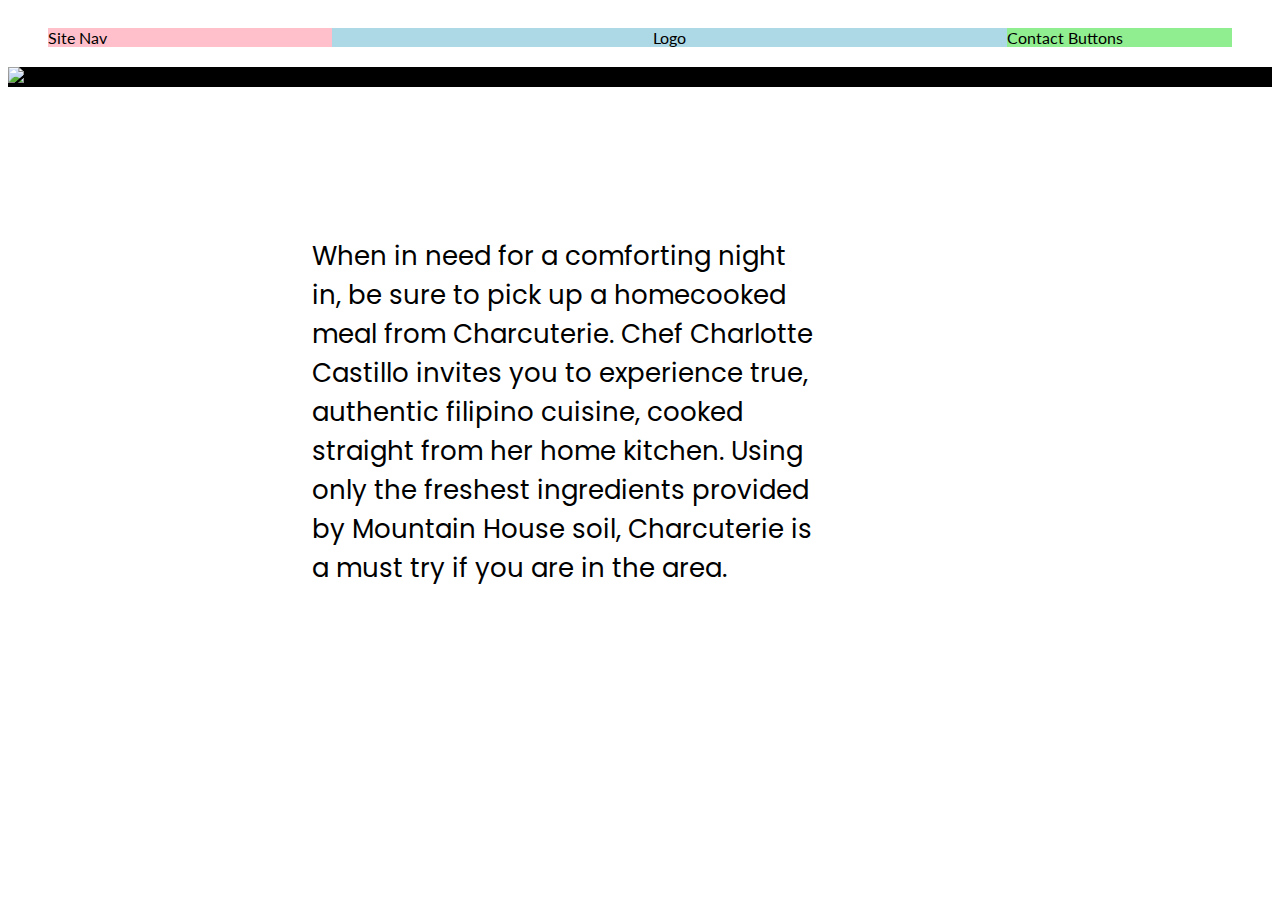
==== html/index.html @ 39e41681 "loga => logo" ====
<!DOCTYPE html><html><head><title>Charcuterie</title><link rel="stylesheet" href=".././styles/stylesheet.min.css"><!--FONTS--><link href="http://fonts.googleapis.com/css?family=Lato&amp;subset=latin,latin-ext" rel="stylesheet" type="text/css"><link rel="preconnect" href="https://fonts.gstatic.com"><link href="https://fonts.googleapis.com/css2?family=Poppins:wght@300&amp;display=swap" rel="stylesheet"></head><body><div class="wrapper"><div class="container"><!-- HEADER NAV START--><header class="main-header"><nav class="navbar"><div class="nav-container"><div class="site-nav">Site Nav</div><div class="logo-nav">Logo</div><div class="contact-nav">Contact Buttons</div></div></nav></header><!-- END HEADER NAV--><!-- FULL WIDTH HERO IMAGE--><div class="main-content-wrapper"><div class="hero-image-container"><img class="hero-image" src="https://i0.wp.com/www.astigvegan.com/wp-content/uploads/2013/08/adobo-tempeh-fancy-plating-1.jpg" width="100%"></div></div><!-- END HERO IMAGE--><!-- ABOUT SECTION--><div class="about-wrapper"><div class="about-content-container">When in need for a comforting night in, be sure to pick up a homecooked meal from Charcuterie. Chef Charlotte Castillo invites you to experience true, authentic filipino cuisine, cooked straight from her home kitchen. Using only the freshest ingredients provided by Mountain House soil, Charcuterie is a must try if you are in the area.</div></div></div></div></body></html>
---- styles/stylesheet.min.css ----
.nav-container{display:flex;flex-direction:row;justify-content:space-between;padding:20px 40px;font-family:Lato}.site-nav{flex-grow:1;background-color:pink}.logo-nav{flex:3;background-color:lightblue;text-align:center}.contact-nav{flex:1;background-color:lightgreen}.about-wrapper{margin:0px;padding:0px}.hero-image-container{background-color:black;margin:0px;padding:0px}@media screen and (max-width: 780px){.about-content-container{width:70%;padding:40px 80px 40px 40px}}@media screen and (max-width: 600px){.about-content-container{width:100%;padding:20px}}@media screen and (min-width: 780px){.about-content-container{width:40%;padding:150px 200px 150px 50px;font-size:26px}}.about-wrapper{font-family:'Poppins', sans-serif;font-size:26px}.about-wrapper{width:100%;background-color:white;display:flex;justify-content:center}
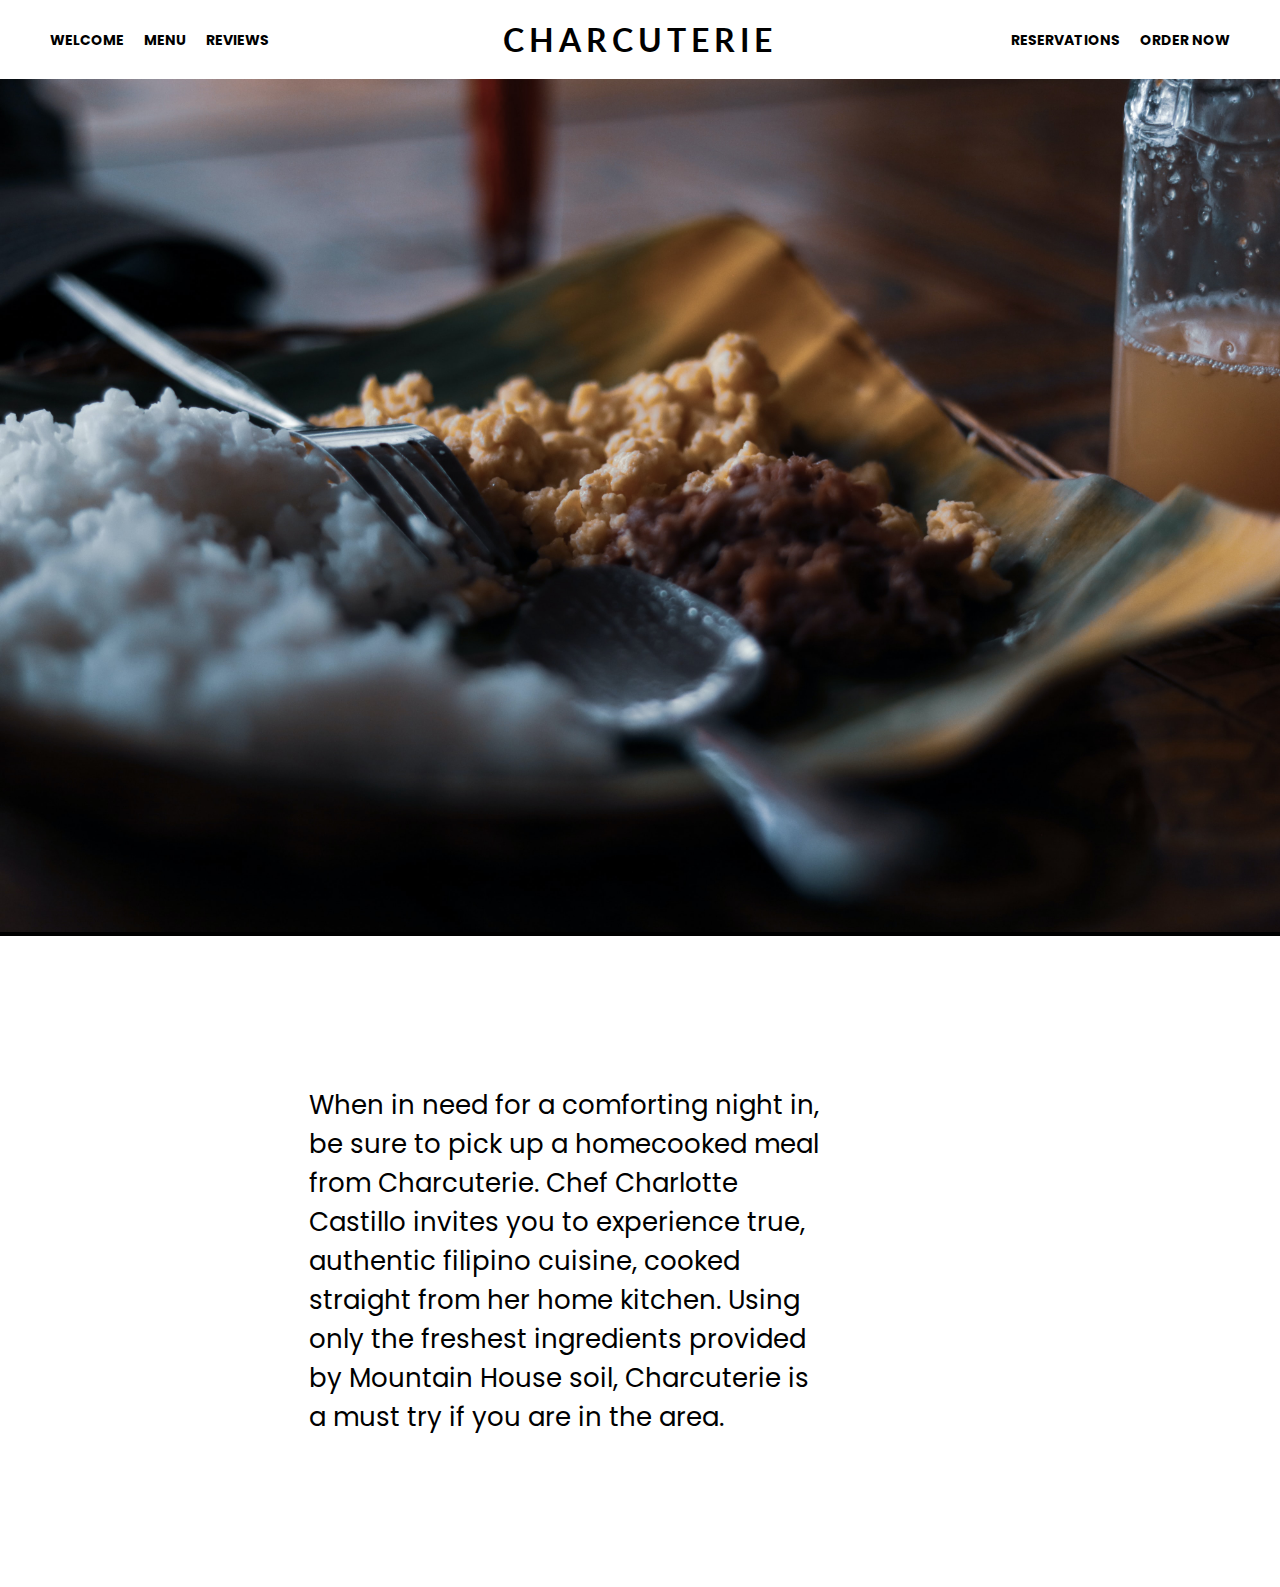
==== commit 7b1f9f68: "Added NavBar" ====
--- a/html/index.html
+++ b/html/index.html
@@ -1 +1,45 @@
-<!DOCTYPE html><html><head><title>Charcuterie</title><link rel="stylesheet" href=".././styles/stylesheet.min.css"><!--FONTS--><link href="http://fonts.googleapis.com/css?family=Lato&amp;subset=latin,latin-ext" rel="stylesheet" type="text/css"><link rel="preconnect" href="https://fonts.gstatic.com"><link href="https://fonts.googleapis.com/css2?family=Poppins:wght@300&amp;display=swap" rel="stylesheet"></head><body><div class="wrapper"><div class="container"><!-- HEADER NAV START--><header class="main-header"><nav class="navbar"><div class="nav-container"><div class="site-nav">Site Nav</div><div class="logo-nav">Logo</div><div class="contact-nav">Contact Buttons</div></div></nav></header><!-- END HEADER NAV--><!-- FULL WIDTH HERO IMAGE--><div class="main-content-wrapper"><div class="hero-image-container"><img class="hero-image" src="https://i0.wp.com/www.astigvegan.com/wp-content/uploads/2013/08/adobo-tempeh-fancy-plating-1.jpg" width="100%"></div></div><!-- END HERO IMAGE--><!-- ABOUT SECTION--><div class="about-wrapper"><div class="about-content-container">When in need for a comforting night in, be sure to pick up a homecooked meal from Charcuterie. Chef Charlotte Castillo invites you to experience true, authentic filipino cuisine, cooked straight from her home kitchen. Using only the freshest ingredients provided by Mountain House soil, Charcuterie is a must try if you are in the area.</div></div></div></div></body></html>+<!DOCTYPE html>
+<html>
+  <head>
+    <title>Charcuterie</title>
+    <script type="text/javascript" src=".././script.js"></script>
+    <link rel="stylesheet" href=".././styles/stylesheet.min.css">
+    <!--FONTS-->
+    <link href="http://fonts.googleapis.com/css?family=Lato&amp;subset=latin,latin-ext" rel="stylesheet" type="text/css">
+    <link rel="preconnect" href="https://fonts.gstatic.com">
+    <link href="https://fonts.googleapis.com/css2?family=Poppins:wght@300&amp;display=swap" rel="stylesheet">
+  </head>
+  <body>
+    <div class="wrapper">
+      <div class="container">
+        <!-- HEADER NAV START-->
+        <header class="main-header">
+          <nav class="navbar">
+            <div class="hidden-logo">
+              <h1>CHARCUTERIE</h1><a class="icon" href="javascript:void(0);" onClick="myFunction()">&#9776;</a>
+            </div>
+            <div class="nav-container">
+              <div class="buttons"><a class="navButton" href="#">WELCOME</a><a class="navButton" href="#">MENU</a><a class="navButton" href="#">REVIEWS</a>
+              </div>
+              <div class="logo-nav">
+                <h1>CHARCUTERIE</h1>
+              </div>
+              <div class="buttons"><a class="navButton" href="#">RESERVATIONS</a><a class="navButton" href="#">ORDER NOW</a>
+              </div>
+            </div>
+          </nav>
+        </header>
+        <!-- END HEADER NAV-->
+        <!-- FULL WIDTH HERO IMAGE-->
+        <div class="main-content-wrapper">
+          <div class="hero-image-container"><img class="hero-image" src="../fork-spoon-food.jpg" width="100%"></div>
+        </div>
+        <!-- END HERO IMAGE-->
+        <!-- ABOUT SECTION-->
+        <div class="about-wrapper">
+          <div class="about-content-container">When in need for a comforting night in, be sure to pick up a homecooked meal from Charcuterie. Chef Charlotte Castillo invites you to experience true, authentic filipino cuisine, cooked straight from her home kitchen. Using only the freshest ingredients provided by Mountain House soil, Charcuterie is a must try if you are in the area.</div>
+        </div>
+      </div>
+    </div>
+  </body>
+</html>--- a/styles/stylesheet.min.css
+++ b/styles/stylesheet.min.css
@@ -1 +1 @@
-.nav-container{display:flex;flex-direction:row;justify-content:space-between;padding:20px 40px;font-family:Lato}.site-nav{flex-grow:1;background-color:pink}.logo-nav{flex:3;background-color:lightblue;text-align:center}.contact-nav{flex:1;background-color:lightgreen}.about-wrapper{margin:0px;padding:0px}.hero-image-container{background-color:black;margin:0px;padding:0px}@media screen and (max-width: 780px){.about-content-container{width:70%;padding:40px 80px 40px 40px}}@media screen and (max-width: 600px){.about-content-container{width:100%;padding:20px}}@media screen and (min-width: 780px){.about-content-container{width:40%;padding:150px 200px 150px 50px;font-size:26px}}.about-wrapper{font-family:'Poppins', sans-serif;font-size:26px}.about-wrapper{width:100%;background-color:white;display:flex;justify-content:center}
+*{margin:0 auto;padding:0}.nav-container{display:flex;flex-direction:row;justify-content:space-between;padding:20px 40px;font-family:Lato;align-items:center}.logo-nav{flex:3;display:flex;flex-direction:row;justify-content:center;letter-spacing:5px}.navButton{font-family:'Poppins', sans-serif;text-decoration:none;font-weight:bolder;font-size:14px;padding:0px 10px;color:inherit}.navButton:hover{color:gray}.icon,.hidden-logo{display:none}.about-wrapper{margin:0px;padding:0px}.hero-image-container{background-color:black;margin:0px;padding:0px}@media screen and (max-width: 780px){.about-content-container{width:70%;padding:40px 80px 40px 40px}.logo-nav,.navButton{display:none}.hidden-logo{display:flex;flex-direction:row;justify-content:space-between;padding:20px 40px;font-family:Lato;align-items:center}.hidden-logo h1{flex:3;display:flex;flex-direction:row;justify-content:center;letter-spacing:5px}.icon{display:block;text-decoration:none;color:inherit;font-size:20px;padding:20px 0px}.icon:hover{color:gray}.buttons.responsive a{float:none;display:block;text-align:left;width:100%;position:relative}}@media screen and (max-width: 600px){.about-content-container{width:100%;padding:20px}}@media screen and (min-width: 780px){.about-content-container{width:40%;padding:150px 200px 150px 50px;font-size:26px}}.about-wrapper{font-family:'Poppins', sans-serif;font-size:26px}.about-wrapper{width:100%;background-color:white;display:flex;justify-content:center}
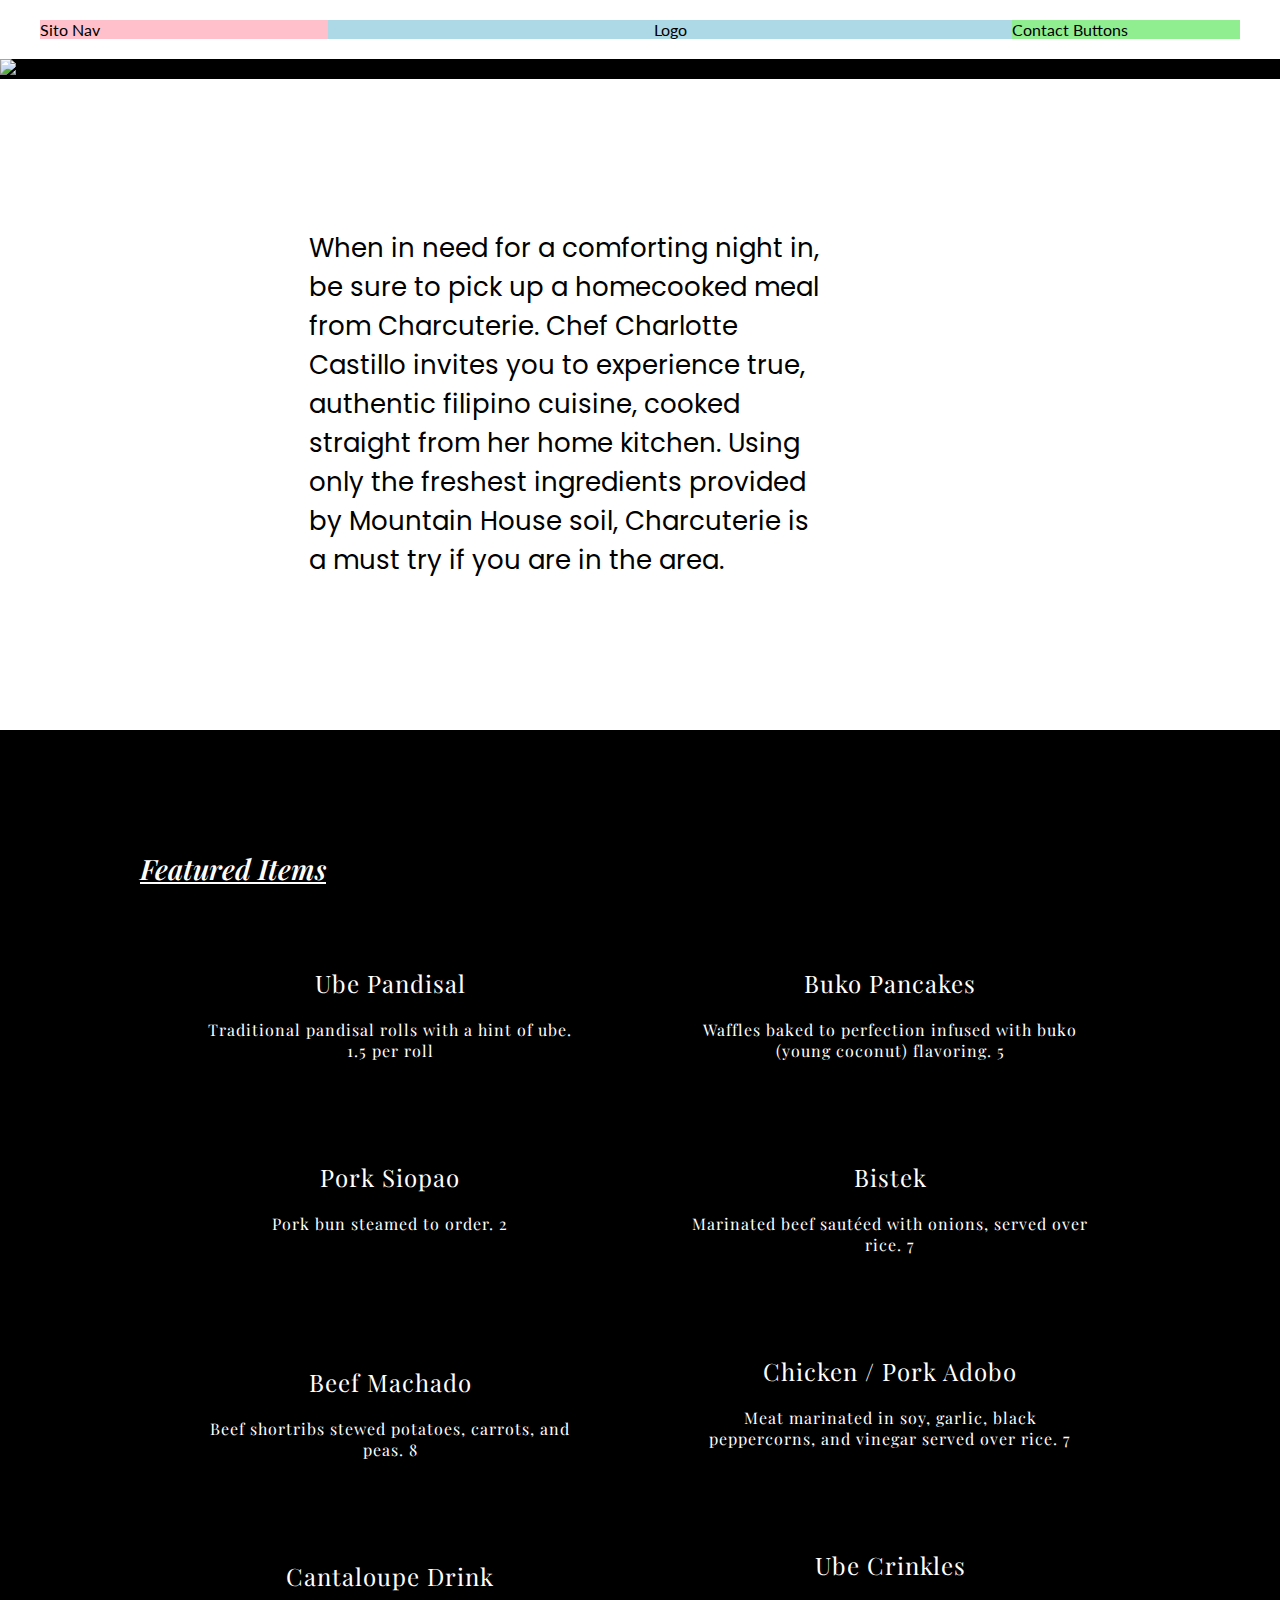
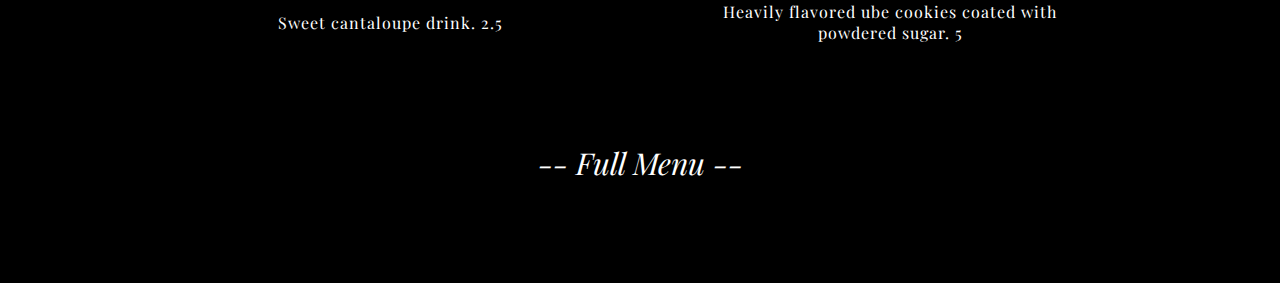
==== commit a7630b04: "adding featured items section and about section" ====
--- a/html/index.html
+++ b/html/index.html
@@ -2,12 +2,13 @@
 <html>
   <head>
     <title>Charcuterie</title>
-    <script type="text/javascript" src=".././script.js"></script>
     <link rel="stylesheet" href=".././styles/stylesheet.min.css">
     <!--FONTS-->
     <link href="http://fonts.googleapis.com/css?family=Lato&amp;subset=latin,latin-ext" rel="stylesheet" type="text/css">
     <link rel="preconnect" href="https://fonts.gstatic.com">
     <link href="https://fonts.googleapis.com/css2?family=Poppins:wght@300&amp;display=swap" rel="stylesheet">
+    <link rel="preconnect" href="https://fonts.gstatic.com">
+    <link href="https://fonts.googleapis.com/css2?family=Playfair+Display:ital,wght@0,500;1,600&amp;family=Poppins:wght@300&amp;display=swap" rel="stylesheet">
   </head>
   <body>
     <div class="wrapper">
@@ -15,30 +16,45 @@
         <!-- HEADER NAV START-->
         <header class="main-header">
           <nav class="navbar">
-            <div class="hidden-logo">
-              <h1>CHARCUTERIE</h1><a class="icon" href="javascript:void(0);" onClick="myFunction()">&#9776;</a>
-            </div>
             <div class="nav-container">
-              <div class="buttons"><a class="navButton" href="#">WELCOME</a><a class="navButton" href="#">MENU</a><a class="navButton" href="#">REVIEWS</a>
-              </div>
-              <div class="logo-nav">
-                <h1>CHARCUTERIE</h1>
-              </div>
-              <div class="buttons"><a class="navButton" href="#">RESERVATIONS</a><a class="navButton" href="#">ORDER NOW</a>
-              </div>
+              <div class="site-nav">Sito Nav</div>
+              <div class="logo-nav">Logo</div>
+              <div class="contact-nav">Contact Buttons</div>
             </div>
           </nav>
         </header>
         <!-- END HEADER NAV-->
         <!-- FULL WIDTH HERO IMAGE-->
         <div class="main-content-wrapper">
-          <div class="hero-image-container"><img class="hero-image" src="../fork-spoon-food.jpg" width="100%"></div>
+          <div class="hero-image-container"><img class="hero-image" src="https://images.unsplash.com/photo-1562748762-77b7c4633c83?ixid=MXwxMjA3fDB8MHxwaG90by1wYWdlfHx8fGVufDB8fHw%3D&amp;ixlib=rb-1.2.1&amp;auto=format&amp;fit=crop&amp;w=1050&amp;q=80" width="100%"></div>
         </div>
         <!-- END HERO IMAGE-->
         <!-- ABOUT SECTION-->
         <div class="about-wrapper">
           <div class="about-content-container">When in need for a comforting night in, be sure to pick up a homecooked meal from Charcuterie. Chef Charlotte Castillo invites you to experience true, authentic filipino cuisine, cooked straight from her home kitchen. Using only the freshest ingredients provided by Mountain House soil, Charcuterie is a must try if you are in the area.</div>
         </div>
+        <!--END ABOUT SECTION-->
+        <!-- FEATURED ITEMS SECTION-->
+        <div class="featured-wrapper">
+          <div class="featured-content-container">
+            <div class="side-tag"><i>Featured Items </i></div>
+            <div class="column-container">
+              <div class="featured-column">
+                <div class="featured-node">Ube Pandisal<span class="featured-description">Traditional pandisal rolls with a hint of ube. <br>1.5 per roll</span></div>
+                <div class="featured-node">Pork Siopao<span class="featured-description">Pork bun steamed to order. 2</span><br></div>
+                <div class="featured-node">Beef Machado<span class="featured-description">Beef shortribs stewed potatoes, carrots, and peas. 8</span></div>
+                <div class="featured-node">Cantaloupe Drink<span class="featured-description">Sweet cantaloupe drink. 2.5</span></div>
+              </div>
+              <div class="featured-column">
+                <div class="featured-node">Buko Pancakes<span class="featured-description">Waffles baked to perfection infused with buko (young coconut) flavoring. 5</span></div>
+                <div class="featured-node">Bistek<span class="featured-description">Marinated beef sautéed with onions, served over rice. 7</span></div>
+                <div class="featured-node">Chicken / Pork Adobo<span class="featured-description">Meat marinated in soy, garlic, black peppercorns, and vinegar served over rice. 7</span></div>
+                <div class="featured-node">Ube Crinkles<span class="featured-description">Heavily flavored ube cookies coated with powdered sugar. 5</span></div>
+              </div>
+            </div>
+            <div class="menu-cta"><a href="https://www.google.com" style="text-decoration: none;"><i>-- Full Menu --</i></a></div>
+          </div>
+        </div>
       </div>
     </div>
   </body>
--- a/styles/stylesheet.min.css
+++ b/styles/stylesheet.min.css
@@ -1 +1 @@
-*{margin:0 auto;padding:0}.nav-container{display:flex;flex-direction:row;justify-content:space-between;padding:20px 40px;font-family:Lato;align-items:center}.logo-nav{flex:3;display:flex;flex-direction:row;justify-content:center;letter-spacing:5px}.navButton{font-family:'Poppins', sans-serif;text-decoration:none;font-weight:bolder;font-size:14px;padding:0px 10px;color:inherit}.navButton:hover{color:gray}.icon,.hidden-logo{display:none}.about-wrapper{margin:0px;padding:0px}.hero-image-container{background-color:black;margin:0px;padding:0px}@media screen and (max-width: 780px){.about-content-container{width:70%;padding:40px 80px 40px 40px}.logo-nav,.navButton{display:none}.hidden-logo{display:flex;flex-direction:row;justify-content:space-between;padding:20px 40px;font-family:Lato;align-items:center}.hidden-logo h1{flex:3;display:flex;flex-direction:row;justify-content:center;letter-spacing:5px}.icon{display:block;text-decoration:none;color:inherit;font-size:20px;padding:20px 0px}.icon:hover{color:gray}.buttons.responsive a{float:none;display:block;text-align:left;width:100%;position:relative}}@media screen and (max-width: 600px){.about-content-container{width:100%;padding:20px}}@media screen and (min-width: 780px){.about-content-container{width:40%;padding:150px 200px 150px 50px;font-size:26px}}.about-wrapper{font-family:'Poppins', sans-serif;font-size:26px}.about-wrapper{width:100%;background-color:white;display:flex;justify-content:center}
+*{margin:0;padding:0}.nav-container{display:flex;flex-direction:row;justify-content:space-between;padding:20px 40px;font-family:Lato}.site-nav{flex-grow:1;background-color:pink}.logo-nav{flex:3;background-color:lightblue;text-align:center}.contact-nav{flex:1;background-color:lightgreen}.about-wrapper{margin:0px;padding:0px}.hero-image-container{background-color:black;margin:0px;padding:0px}@media screen and (max-width: 780px){.about-content-container{width:70%;padding:40px 80px 40px 40px}}@media screen and (max-width: 600px){.about-content-container{width:100%;padding:20px}}@media screen and (min-width: 780px){.about-content-container{width:40%;padding:150px 200px 150px 50px;font-size:26px}}.about-wrapper{font-family:'Poppins', sans-serif;font-size:26px}.about-wrapper{width:100%;background-color:white;display:flex;justify-content:center}.featured-wrapper{background-color:black;width:100%;display:flex;justify-content:center;font-family:'Playfair Display', serif;color:white;padding-bottom:100px}.featured-content-container{display:flex;width:1000px;display:block}.featured-content-container .side-tag{text-decoration:underline;padding-top:120px;padding-bottom:80px;font-size:28px;font-weight:600}.featured-content-container .column-container{display:flex}.featured-column{flex-direction:column;text-align:center;flex:1;padding:0px 50px}.featured-node{font-size:24px;letter-spacing:1px;margin-bottom:100px}.menu-cta{font-size:30px;text-align:center}.menu-cta i{color:white;text-decoration:none}.menu-cta i:hover{color:blue;text-decoration:underline}.featured-description{font-size:16px;display:block;margin-top:20px}
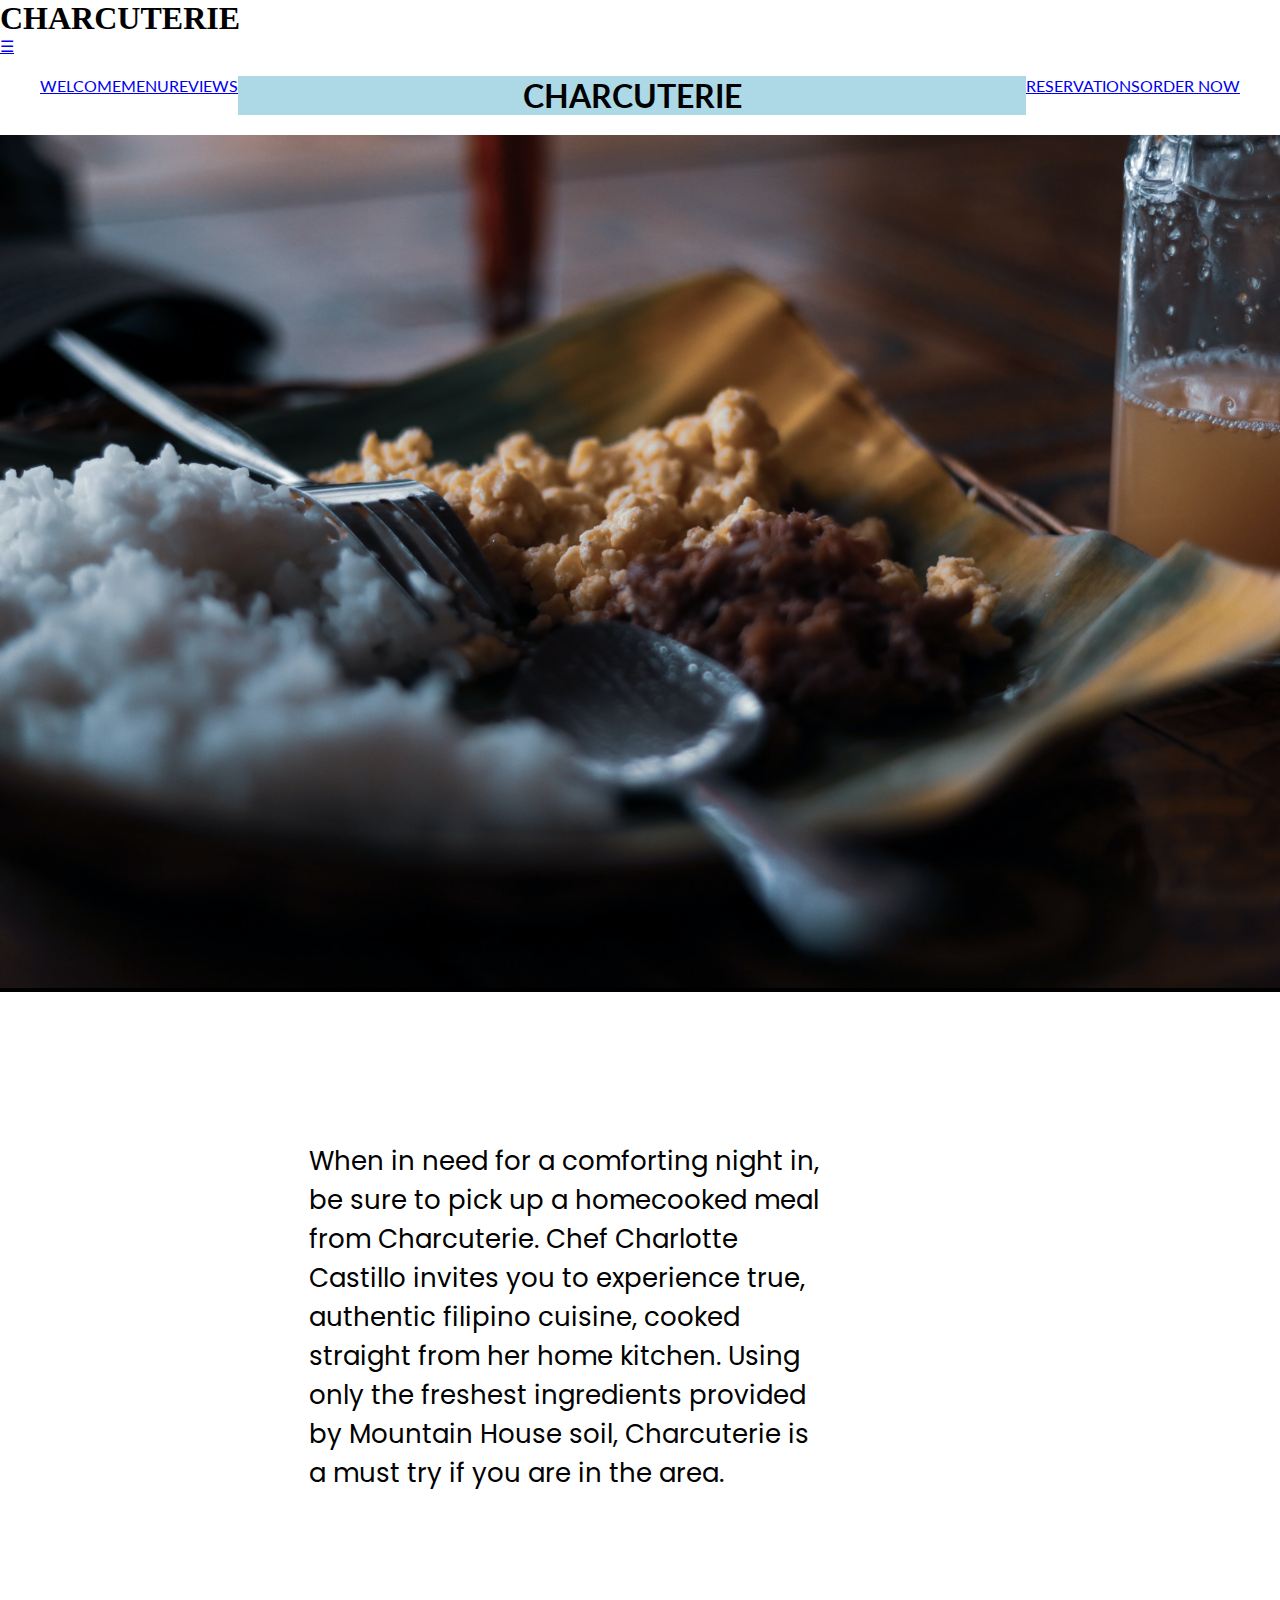
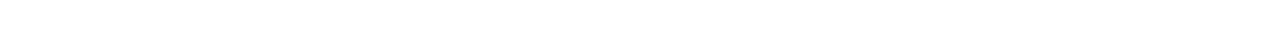
==== commit a652e350: "about and featured changes not ready to be pushed" ====
--- a/html/index.html
+++ b/html/index.html
@@ -2,13 +2,12 @@
 <html>
   <head>
     <title>Charcuterie</title>
+    <script type="text/javascript" src=".././script.js"></script>
     <link rel="stylesheet" href=".././styles/stylesheet.min.css">
     <!--FONTS-->
     <link href="http://fonts.googleapis.com/css?family=Lato&amp;subset=latin,latin-ext" rel="stylesheet" type="text/css">
     <link rel="preconnect" href="https://fonts.gstatic.com">
     <link href="https://fonts.googleapis.com/css2?family=Poppins:wght@300&amp;display=swap" rel="stylesheet">
-    <link rel="preconnect" href="https://fonts.gstatic.com">
-    <link href="https://fonts.googleapis.com/css2?family=Playfair+Display:ital,wght@0,500;1,600&amp;family=Poppins:wght@300&amp;display=swap" rel="stylesheet">
   </head>
   <body>
     <div class="wrapper">
@@ -16,45 +15,30 @@
         <!-- HEADER NAV START-->
         <header class="main-header">
           <nav class="navbar">
+            <div class="hidden-logo">
+              <h1>CHARCUTERIE</h1><a class="icon" href="javascript:void(0);" onClick="myFunction()">&#9776;</a>
+            </div>
             <div class="nav-container">
-              <div class="site-nav">Sito Nav</div>
-              <div class="logo-nav">Logo</div>
-              <div class="contact-nav">Contact Buttons</div>
+              <div class="buttons"><a class="navButton" href="#">WELCOME</a><a class="navButton" href="#">MENU</a><a class="navButton" href="#">REVIEWS</a>
+              </div>
+              <div class="logo-nav">
+                <h1>CHARCUTERIE</h1>
+              </div>
+              <div class="buttons"><a class="navButton" href="#">RESERVATIONS</a><a class="navButton" href="#">ORDER NOW</a>
+              </div>
             </div>
           </nav>
         </header>
         <!-- END HEADER NAV-->
         <!-- FULL WIDTH HERO IMAGE-->
         <div class="main-content-wrapper">
-          <div class="hero-image-container"><img class="hero-image" src="https://images.unsplash.com/photo-1562748762-77b7c4633c83?ixid=MXwxMjA3fDB8MHxwaG90by1wYWdlfHx8fGVufDB8fHw%3D&amp;ixlib=rb-1.2.1&amp;auto=format&amp;fit=crop&amp;w=1050&amp;q=80" width="100%"></div>
+          <div class="hero-image-container"><img class="hero-image" src="../fork-spoon-food.jpg" width="100%"></div>
         </div>
         <!-- END HERO IMAGE-->
         <!-- ABOUT SECTION-->
         <div class="about-wrapper">
           <div class="about-content-container">When in need for a comforting night in, be sure to pick up a homecooked meal from Charcuterie. Chef Charlotte Castillo invites you to experience true, authentic filipino cuisine, cooked straight from her home kitchen. Using only the freshest ingredients provided by Mountain House soil, Charcuterie is a must try if you are in the area.</div>
         </div>
-        <!--END ABOUT SECTION-->
-        <!-- FEATURED ITEMS SECTION-->
-        <div class="featured-wrapper">
-          <div class="featured-content-container">
-            <div class="side-tag"><i>Featured Items </i></div>
-            <div class="column-container">
-              <div class="featured-column">
-                <div class="featured-node">Ube Pandisal<span class="featured-description">Traditional pandisal rolls with a hint of ube. <br>1.5 per roll</span></div>
-                <div class="featured-node">Pork Siopao<span class="featured-description">Pork bun steamed to order. 2</span><br></div>
-                <div class="featured-node">Beef Machado<span class="featured-description">Beef shortribs stewed potatoes, carrots, and peas. 8</span></div>
-                <div class="featured-node">Cantaloupe Drink<span class="featured-description">Sweet cantaloupe drink. 2.5</span></div>
-              </div>
-              <div class="featured-column">
-                <div class="featured-node">Buko Pancakes<span class="featured-description">Waffles baked to perfection infused with buko (young coconut) flavoring. 5</span></div>
-                <div class="featured-node">Bistek<span class="featured-description">Marinated beef sautéed with onions, served over rice. 7</span></div>
-                <div class="featured-node">Chicken / Pork Adobo<span class="featured-description">Meat marinated in soy, garlic, black peppercorns, and vinegar served over rice. 7</span></div>
-                <div class="featured-node">Ube Crinkles<span class="featured-description">Heavily flavored ube cookies coated with powdered sugar. 5</span></div>
-              </div>
-            </div>
-            <div class="menu-cta"><a href="https://www.google.com" style="text-decoration: none;"><i>-- Full Menu --</i></a></div>
-          </div>
-        </div>
       </div>
     </div>
   </body>
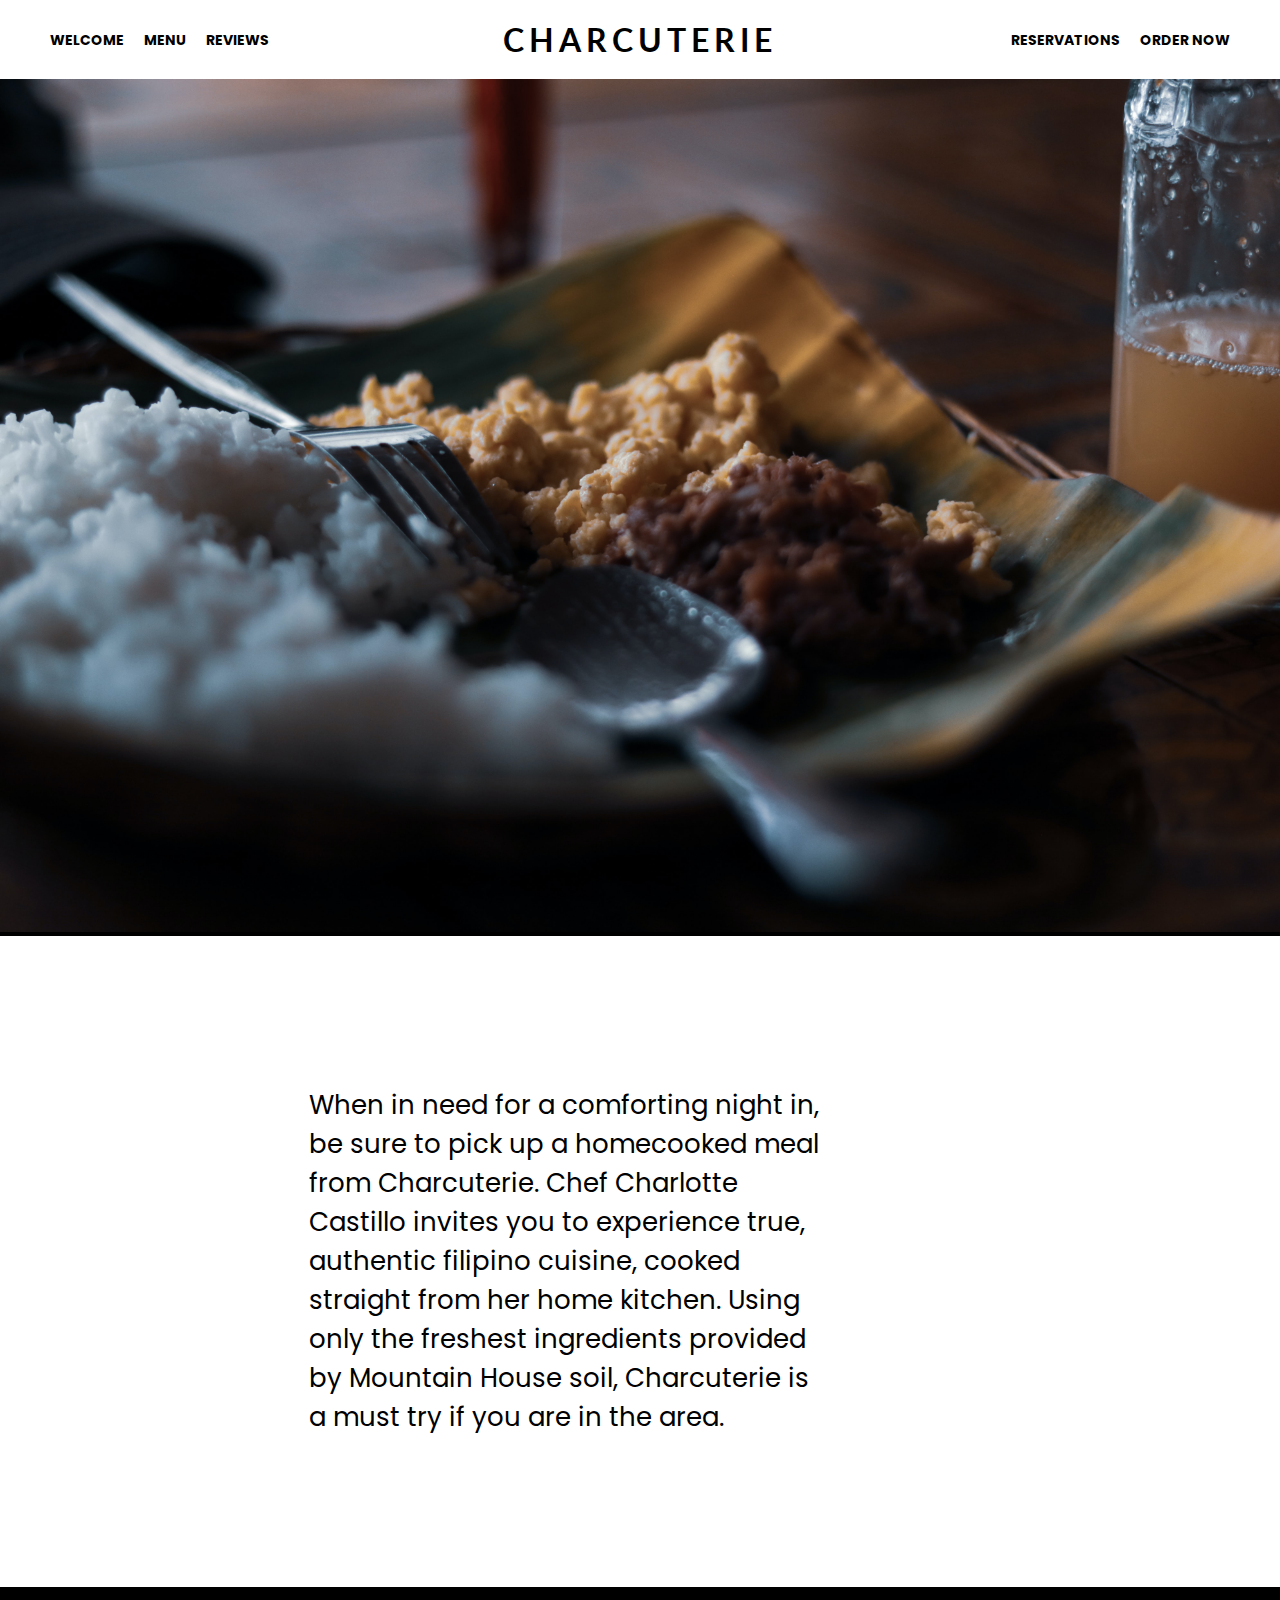
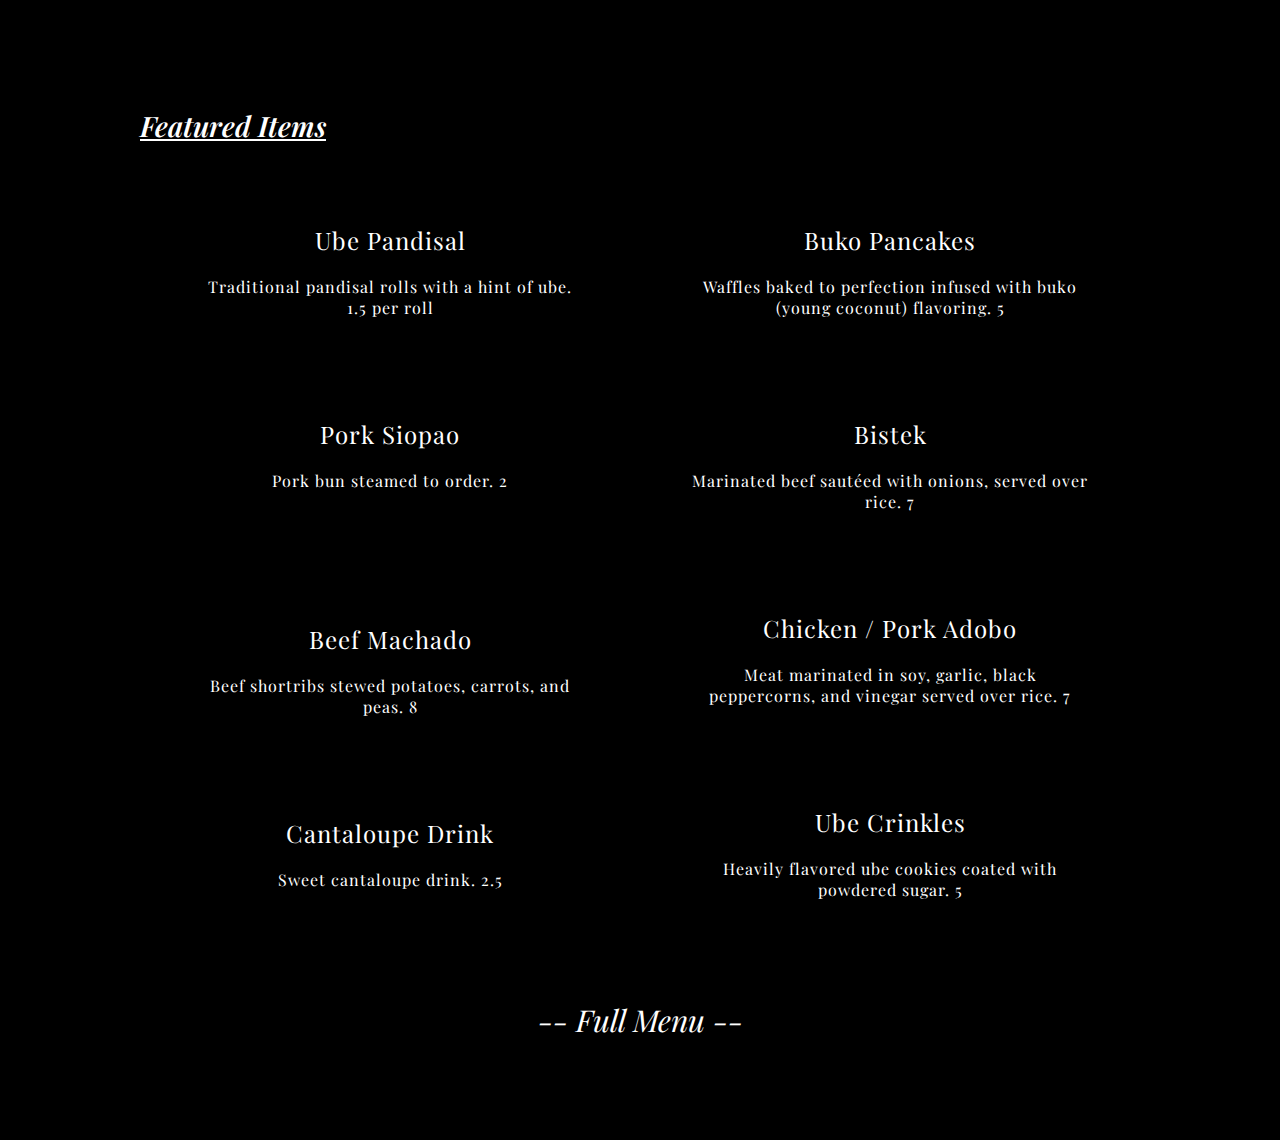
==== commit b8b40d02: "adding featured section / non responsive yet" ====
--- a/html/index.html
+++ b/html/index.html
@@ -8,6 +8,8 @@
     <link href="http://fonts.googleapis.com/css?family=Lato&amp;subset=latin,latin-ext" rel="stylesheet" type="text/css">
     <link rel="preconnect" href="https://fonts.gstatic.com">
     <link href="https://fonts.googleapis.com/css2?family=Poppins:wght@300&amp;display=swap" rel="stylesheet">
+    <link rel="preconnect" href="https://fonts.gstatic.com">
+    <link href="https://fonts.googleapis.com/css2?family=Playfair+Display:ital,wght@0,500;1,600&amp;family=Poppins:wght@300&amp;display=swap" rel="stylesheet">
   </head>
   <body>
     <div class="wrapper">
@@ -39,6 +41,27 @@
         <div class="about-wrapper">
           <div class="about-content-container">When in need for a comforting night in, be sure to pick up a homecooked meal from Charcuterie. Chef Charlotte Castillo invites you to experience true, authentic filipino cuisine, cooked straight from her home kitchen. Using only the freshest ingredients provided by Mountain House soil, Charcuterie is a must try if you are in the area.</div>
         </div>
+        <!-- FEATURED ITEMS SECTION-->
+        <div class="featured-wrapper">
+          <div class="featured-content-container">
+            <div class="side-tag"><i>Featured Items </i></div>
+            <div class="column-container">
+              <div class="featured-column">
+                <div class="featured-node">Ube Pandisal<span class="featured-description">Traditional pandisal rolls with a hint of ube. <br>1.5 per roll</span></div>
+                <div class="featured-node">Pork Siopao<span class="featured-description">Pork bun steamed to order. 2</span><br></div>
+                <div class="featured-node">Beef Machado<span class="featured-description">Beef shortribs stewed potatoes, carrots, and peas. 8</span></div>
+                <div class="featured-node">Cantaloupe Drink<span class="featured-description">Sweet cantaloupe drink. 2.5</span></div>
+              </div>
+              <div class="featured-column">
+                <div class="featured-node">Buko Pancakes<span class="featured-description">Waffles baked to perfection infused with buko (young coconut) flavoring. 5</span></div>
+                <div class="featured-node">Bistek<span class="featured-description">Marinated beef sautéed with onions, served over rice. 7</span></div>
+                <div class="featured-node">Chicken / Pork Adobo<span class="featured-description">Meat marinated in soy, garlic, black peppercorns, and vinegar served over rice. 7</span></div>
+                <div class="featured-node">Ube Crinkles<span class="featured-description">Heavily flavored ube cookies coated with powdered sugar. 5</span></div>
+              </div>
+            </div>
+            <div class="menu-cta"><a href="https://www.google.com" style="text-decoration: none;"><i>-- Full Menu --  </i></a></div>
+          </div>
+        </div>
       </div>
     </div>
   </body>
--- a/styles/stylesheet.min.css
+++ b/styles/stylesheet.min.css
@@ -1 +1 @@
-*{margin:0;padding:0}.nav-container{display:flex;flex-direction:row;justify-content:space-between;padding:20px 40px;font-family:Lato}.site-nav{flex-grow:1;background-color:pink}.logo-nav{flex:3;background-color:lightblue;text-align:center}.contact-nav{flex:1;background-color:lightgreen}.about-wrapper{margin:0px;padding:0px}.hero-image-container{background-color:black;margin:0px;padding:0px}@media screen and (max-width: 780px){.about-content-container{width:70%;padding:40px 80px 40px 40px}}@media screen and (max-width: 600px){.about-content-container{width:100%;padding:20px}}@media screen and (min-width: 780px){.about-content-container{width:40%;padding:150px 200px 150px 50px;font-size:26px}}.about-wrapper{font-family:'Poppins', sans-serif;font-size:26px}.about-wrapper{width:100%;background-color:white;display:flex;justify-content:center}.featured-wrapper{background-color:black;width:100%;display:flex;justify-content:center;font-family:'Playfair Display', serif;color:white;padding-bottom:100px}.featured-content-container{display:flex;width:1000px;display:block}.featured-content-container .side-tag{text-decoration:underline;padding-top:120px;padding-bottom:80px;font-size:28px;font-weight:600}.featured-content-container .column-container{display:flex}.featured-column{flex-direction:column;text-align:center;flex:1;padding:0px 50px}.featured-node{font-size:24px;letter-spacing:1px;margin-bottom:100px}.menu-cta{font-size:30px;text-align:center}.menu-cta i{color:white;text-decoration:none}.menu-cta i:hover{color:blue;text-decoration:underline}.featured-description{font-size:16px;display:block;margin-top:20px}
+*{margin:0 auto;padding:0}.nav-container{display:flex;flex-direction:row;justify-content:space-between;padding:20px 40px;font-family:Lato;align-items:center}.logo-nav{flex:3;display:flex;flex-direction:row;justify-content:center;letter-spacing:5px}.navButton{font-family:'Poppins', sans-serif;text-decoration:none;font-weight:bolder;font-size:14px;padding:0px 10px;color:inherit}.navButton:hover{color:gray}.icon,.hidden-logo{display:none}.about-wrapper{margin:0px;padding:0px}.hero-image-container{background-color:black;margin:0px;padding:0px}@media screen and (max-width: 780px){.about-content-container{width:70%;padding:40px 80px 40px 40px}.logo-nav,.navButton{display:none}.hidden-logo{display:flex;flex-direction:row;justify-content:space-between;padding:20px 40px;font-family:Lato;align-items:center}.hidden-logo h1{flex:3;display:flex;flex-direction:row;justify-content:center;letter-spacing:5px}.icon{display:block;text-decoration:none;color:inherit;font-size:20px;padding:20px 0px}.icon:hover{color:gray}.buttons.responsive a{float:none;display:block;text-align:left;width:100%;position:relative}}@media screen and (max-width: 600px){.about-content-container{width:100%;padding:20px}}@media screen and (min-width: 780px){.about-content-container{width:40%;padding:150px 200px 150px 50px;font-size:26px}}.about-wrapper{font-family:'Poppins', sans-serif;font-size:26px}.about-wrapper{width:100%;background-color:white;display:flex;justify-content:center}.featured-wrapper{background-color:black;width:100%;display:flex;justify-content:center;font-family:'Playfair Display', serif;color:white;padding-bottom:100px}.featured-content-container{display:flex;width:1000px;display:block}.featured-content-container .side-tag{text-decoration:underline;padding-top:120px;padding-bottom:80px;font-size:28px;font-weight:600}.featured-content-container .column-container{display:flex}.featured-column{flex-direction:column;text-align:center;flex:1;padding:0px 50px}.featured-node{font-size:24px;letter-spacing:1px;margin-bottom:100px}.menu-cta{font-size:30px;text-align:center}.menu-cta i{color:white;text-decoration:none}.menu-cta i:hover{color:blue;text-decoration:underline}.featured-description{font-size:16px;display:block;margin-top:20px}
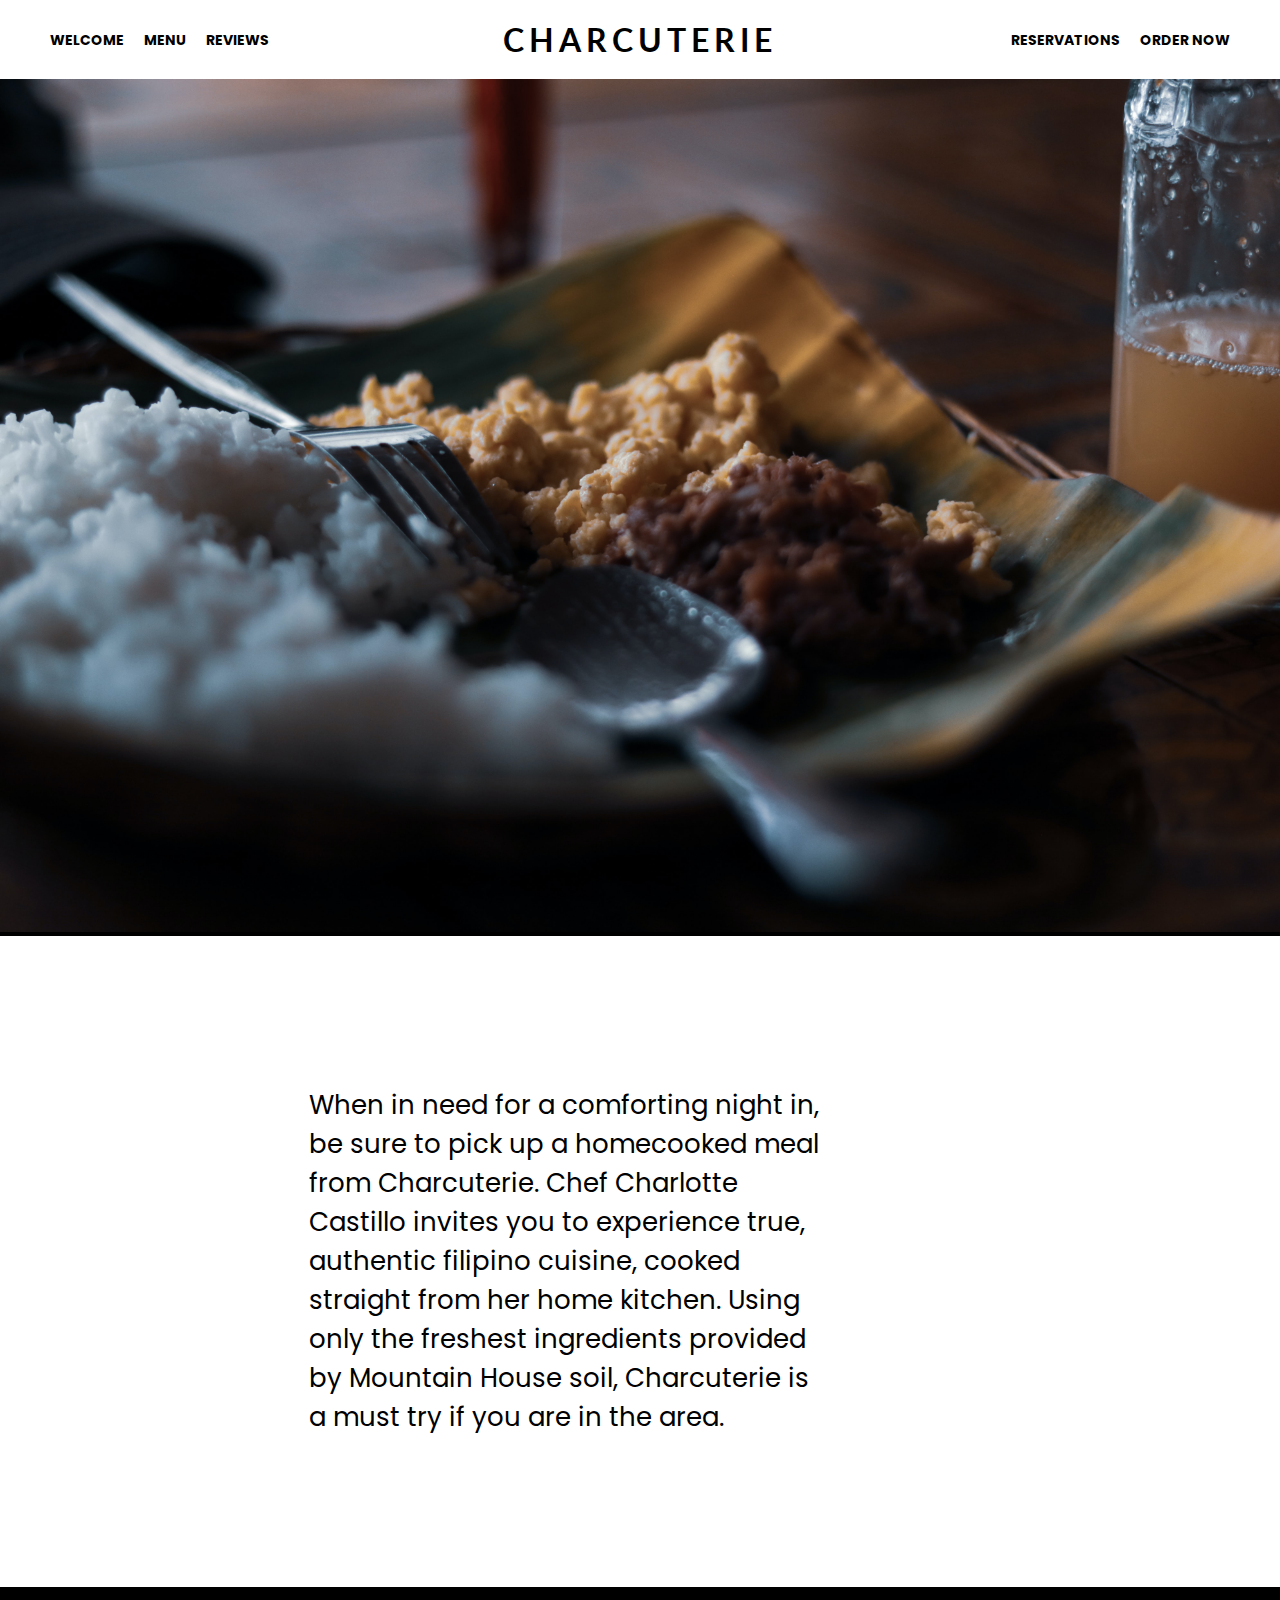
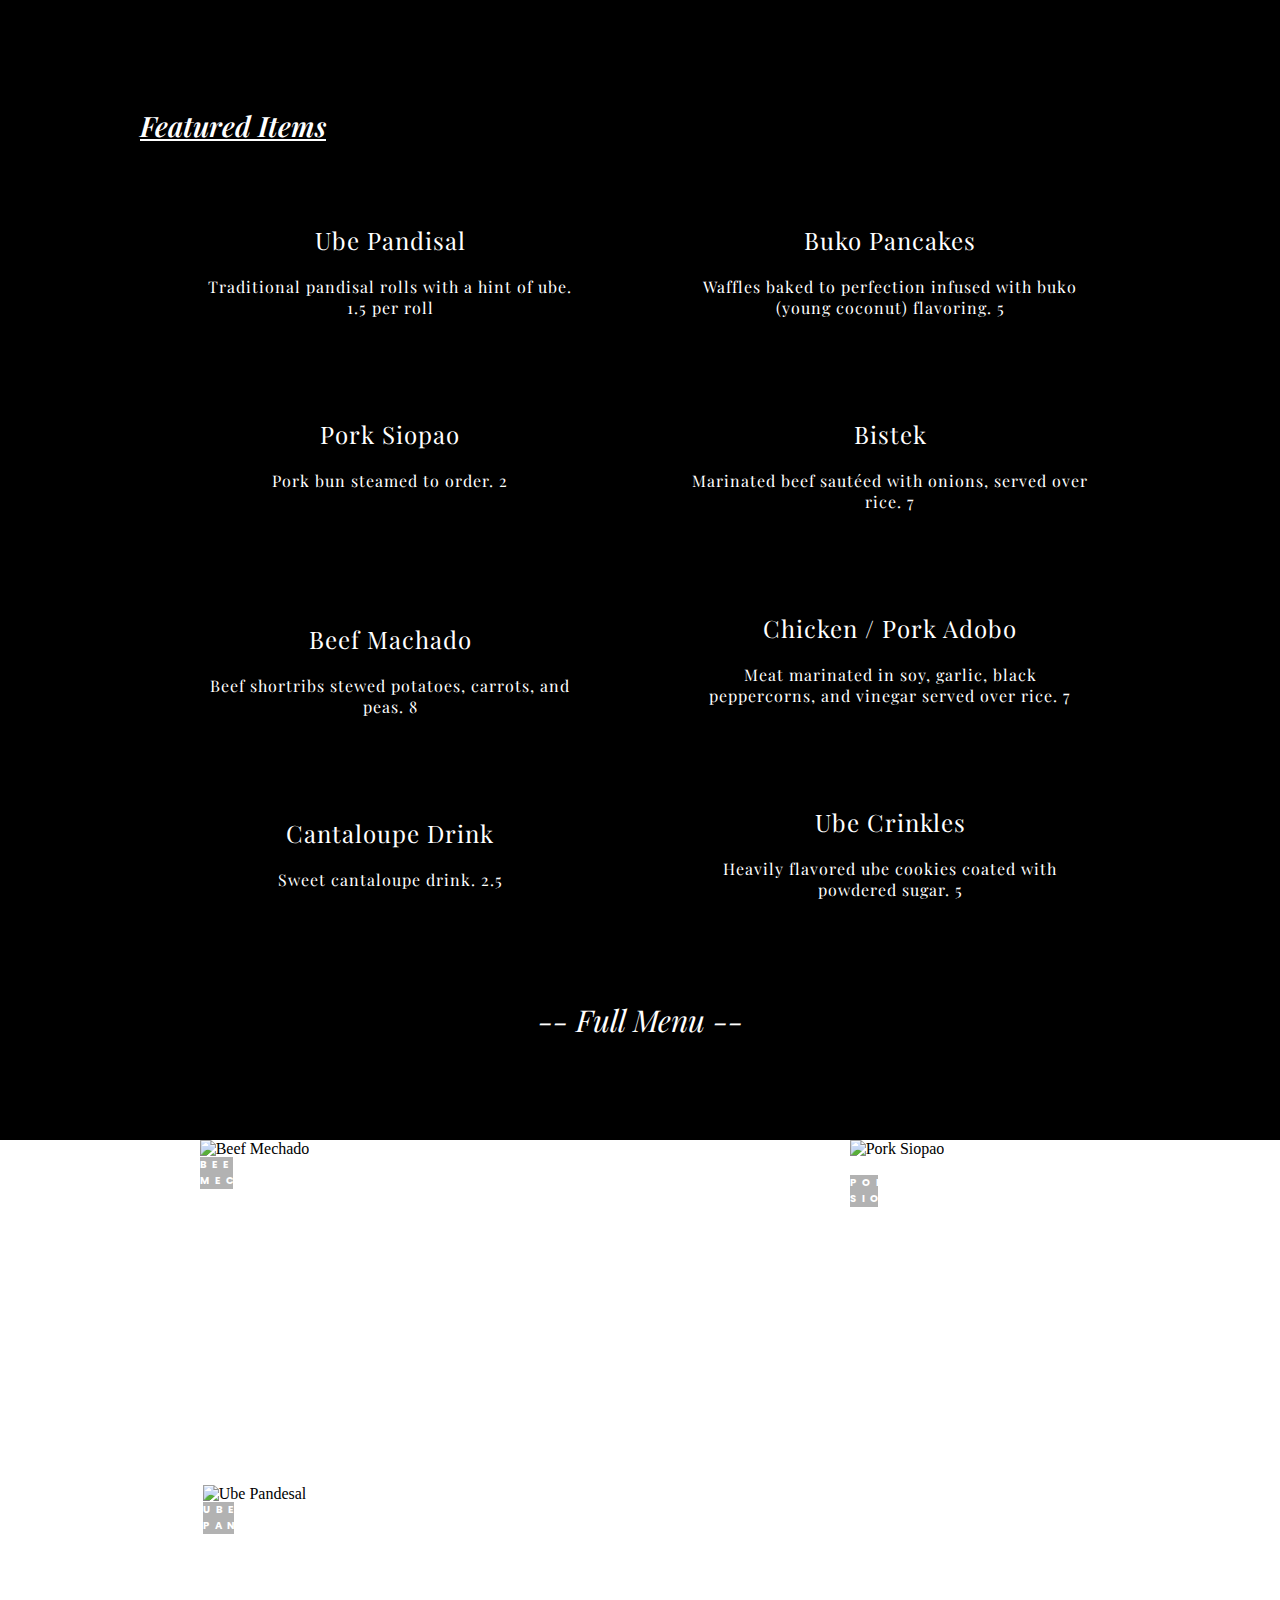
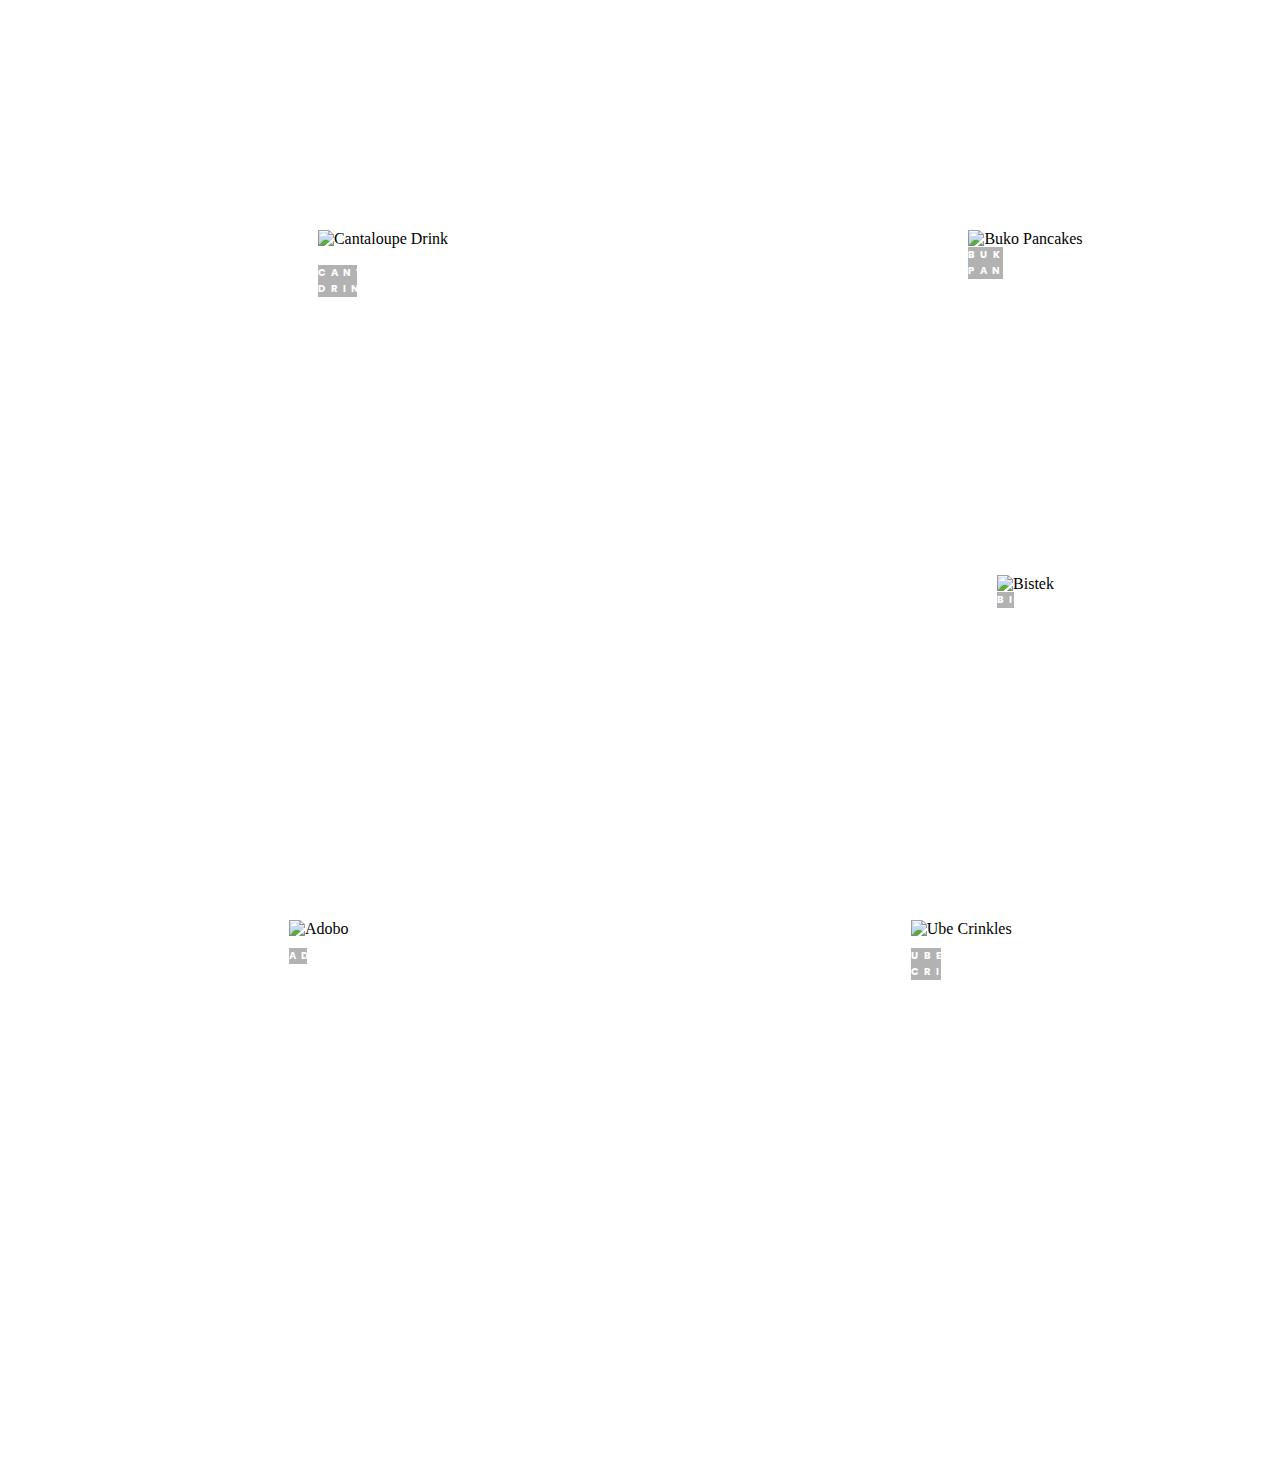
==== commit 8df3efb6: "added gallery to index" ====
--- a/html/index.html
+++ b/html/index.html
@@ -62,6 +62,49 @@
             <div class="menu-cta"><a href="https://www.google.com" style="text-decoration: none;"><i>-- Full Menu --  </i></a></div>
           </div>
         </div>
+        <!--GALLERY-->
+        <div class="gallery">
+          <figure class="gallery_item gallery_item--1"><img class="gallery__img" src="https://images.unsplash.com/photo-1568461002123-01f1229aa2bf?ixid=MXwxMjA3fDB8MHxwaG90by1wYWdlfHx8fGVufDB8fHw%3D&amp;ixlib=rb-1.2.1&amp;auto=format&amp;fit=crop&amp;w=1386&amp;q=80" alt="Beef Mechado">
+            <div class="item-name">
+              <p>Beef Mechado</p>
+            </div>
+          </figure>
+          <figure class="gallery_item gallery_item--2"><img class="gallery__img" src="https://images.unsplash.com/photo-1599191179068-a4bb11ecd500?ixid=MXwxMjA3fDB8MHxwaG90by1wYWdlfHx8fGVufDB8fHw%3D&amp;ixlib=rb-1.2.1&amp;auto=format&amp;fit=crop&amp;w=1534&amp;q=80" alt="Ube Pandesal">
+            <div class="item-name">
+              <p>Ube Pandesal</p>
+            </div>
+          </figure>
+          <figure class="gallery_item gallery_item--3"><img class="gallery__img" src="https://images.unsplash.com/photo-1563104307-944928bb174a?ixid=MXwxMjA3fDB8MHxwaG90by1wYWdlfHx8fGVufDB8fHw%3D&amp;ixlib=rb-1.2.1&amp;auto=format&amp;fit=crop&amp;w=1500&amp;q=80" alt="Pork Siopao">
+            <div class="item-name">
+              <p>Pork Siopao  </p>
+            </div>
+          </figure>
+          <figure class="gallery_item gallery_item--4"><img class="gallery__img" src="https://www.seriouseats.com/2020/09/20200901-filipino-cantaloupe-juice-vicky-wasik-5.jpg" alt="Cantaloupe Drink">
+            <div class="item-name">
+              <p>Cantaloupe Drink</p>
+            </div>
+          </figure>
+          <figure class="gallery_item gallery_item--5"><img class="gallery__img" src="https://images.unsplash.com/photo-1599340244135-9d58bd0d8fb5?ixid=MXwxMjA3fDB8MHxwaG90by1wYWdlfHx8fGVufDB8fHw%3D&amp;ixlib=rb-1.2.1&amp;auto=format&amp;fit=crop&amp;w=1400&amp;q=80" alt="Buko Pancakes">
+            <div class="item-name">
+              <p>Buko Pancakes</p>
+            </div>
+          </figure>
+          <figure class="gallery_item gallery_item--6"><img class="gallery__img" src="https://thenotsocreativecook.com/wp-content/uploads/2019/10/Bistek-Tagalog-2.jpg" alt="Bistek">
+            <div class="item-name">
+              <p>Bistek    </p>
+            </div>
+          </figure>
+          <figure class="gallery_item gallery_item--7"><img class="gallery__img" src="https://prods3.imgix.net/images/articles/2017_04/Non-Feature-Filipino-Food-Trend-Chicken-Adobo-Recipe.jpg" alt="Adobo">
+            <div class="item-name">
+              <p>Adobo</p>
+            </div>
+          </figure>
+          <figure class="gallery_item gallery_item--8"><img class="gallery__img" src="https://i.redd.it/erqobybxdnz11.jpg" alt="Ube Crinkles">
+            <div class="item-name">
+              <p>Ube Crinkles</p>
+            </div>
+          </figure>
+        </div>
       </div>
     </div>
   </body>
--- a/styles/stylesheet.min.css
+++ b/styles/stylesheet.min.css
@@ -1 +1 @@
-*{margin:0 auto;padding:0}.nav-container{display:flex;flex-direction:row;justify-content:space-between;padding:20px 40px;font-family:Lato;align-items:center}.logo-nav{flex:3;display:flex;flex-direction:row;justify-content:center;letter-spacing:5px}.navButton{font-family:'Poppins', sans-serif;text-decoration:none;font-weight:bolder;font-size:14px;padding:0px 10px;color:inherit}.navButton:hover{color:gray}.icon,.hidden-logo{display:none}.about-wrapper{margin:0px;padding:0px}.hero-image-container{background-color:black;margin:0px;padding:0px}@media screen and (max-width: 780px){.about-content-container{width:70%;padding:40px 80px 40px 40px}.logo-nav,.navButton{display:none}.hidden-logo{display:flex;flex-direction:row;justify-content:space-between;padding:20px 40px;font-family:Lato;align-items:center}.hidden-logo h1{flex:3;display:flex;flex-direction:row;justify-content:center;letter-spacing:5px}.icon{display:block;text-decoration:none;color:inherit;font-size:20px;padding:20px 0px}.icon:hover{color:gray}.buttons.responsive a{float:none;display:block;text-align:left;width:100%;position:relative}}@media screen and (max-width: 600px){.about-content-container{width:100%;padding:20px}}@media screen and (min-width: 780px){.about-content-container{width:40%;padding:150px 200px 150px 50px;font-size:26px}}.about-wrapper{font-family:'Poppins', sans-serif;font-size:26px}.about-wrapper{width:100%;background-color:white;display:flex;justify-content:center}.featured-wrapper{background-color:black;width:100%;display:flex;justify-content:center;font-family:'Playfair Display', serif;color:white;padding-bottom:100px}.featured-content-container{display:flex;width:1000px;display:block}.featured-content-container .side-tag{text-decoration:underline;padding-top:120px;padding-bottom:80px;font-size:28px;font-weight:600}.featured-content-container .column-container{display:flex}.featured-column{flex-direction:column;text-align:center;flex:1;padding:0px 50px}.featured-node{font-size:24px;letter-spacing:1px;margin-bottom:100px}.menu-cta{font-size:30px;text-align:center}.menu-cta i{color:white;text-decoration:none}.menu-cta i:hover{color:blue;text-decoration:underline}.featured-description{font-size:16px;display:block;margin-top:20px}
+*{margin:0 auto;padding:0}.nav-container{display:flex;flex-direction:row;justify-content:space-between;padding:20px 40px;font-family:Lato;align-items:center}.logo-nav{flex:3;display:flex;flex-direction:row;justify-content:center;letter-spacing:5px}.navButton{font-family:'Poppins', sans-serif;text-decoration:none;font-weight:bolder;font-size:14px;padding:0px 10px;color:inherit}.navButton:hover{color:gray}.icon,.hidden-logo{display:none}.about-wrapper{margin:0px;padding:0px}.hero-image-container{background-color:black;margin:0px;padding:0px}@media screen and (max-width: 780px){.about-content-container{width:70%;padding:40px 80px 40px 40px}.logo-nav,.navButton{display:none}.hidden-logo{display:flex;flex-direction:row;justify-content:space-between;padding:20px 40px;font-family:Lato;align-items:center}.hidden-logo h1{flex:3;display:flex;flex-direction:row;justify-content:center;letter-spacing:5px}.icon{display:block;text-decoration:none;color:inherit;font-size:20px;padding:20px 0px}.icon:hover{color:gray}.buttons.responsive a{float:none;display:block;text-align:left;width:100%;position:relative}}@media screen and (max-width: 600px){.about-content-container{width:100%;padding:20px}}@media screen and (min-width: 780px){.about-content-container{width:40%;padding:150px 200px 150px 50px;font-size:26px}}.about-wrapper{font-family:'Poppins', sans-serif;font-size:26px}.about-wrapper{width:100%;background-color:white;display:flex;justify-content:center}.featured-wrapper{background-color:black;width:100%;display:flex;justify-content:center;font-family:'Playfair Display', serif;color:white;padding-bottom:100px}.featured-content-container{display:flex;width:1000px;display:block}.featured-content-container .side-tag{text-decoration:underline;padding-top:120px;padding-bottom:80px;font-size:28px;font-weight:600}.featured-content-container .column-container{display:flex}.featured-column{flex-direction:column;text-align:center;flex:1;padding:0px 50px}.featured-node{font-size:24px;letter-spacing:1px;margin-bottom:100px}.menu-cta{font-size:30px;text-align:center}.menu-cta i{color:white;text-decoration:none}.menu-cta i:hover{color:blue;text-decoration:underline}.featured-description{font-size:16px;display:block;margin-top:20px}.gallery{display:grid;grid-template-columns:repeat(10, 1fr);grid-template-rows:repeat(28, 5vw);grid-gap:5px}.gallery__img{width:100%;height:100%;object-fit:cover}.gallery_item--1{grid-column:1/5;grid-row:1/6}.gallery_item--2{grid-column:1/5;grid-row:6/11}.gallery_item--3{grid-column:5/11;grid-row:1/11}.gallery_item--4{grid-column:1/7;grid-row:11/21}.gallery_item--5{grid-column:7/11;grid-row:11/16}.gallery_item--6{grid-column:7/11;grid-row:16/21}.gallery_item--7{grid-column:1/6;grid-row:21/29}.gallery_item--8{grid-column:6/11;grid-row:21/29}.gallery_item{position:relative;display:inline-block}.gallery_item :hover{opacity:.9}.gallery_item .item-name{position:absolute;z-index:999;margin:0 auto;left:0;right:1;text-align:center;top:5%;background:rgba(0,0,0,0.3);color:white;width:30%;letter-spacing:5px;text-rendering:optimizeLegibility;font-family:'Poppins', sans-serif;font-weight:bolder;text-transform:uppercase;font-size:10px}@media screen and (max-width: 780px){.gallery_item .item-name{width:50%}}
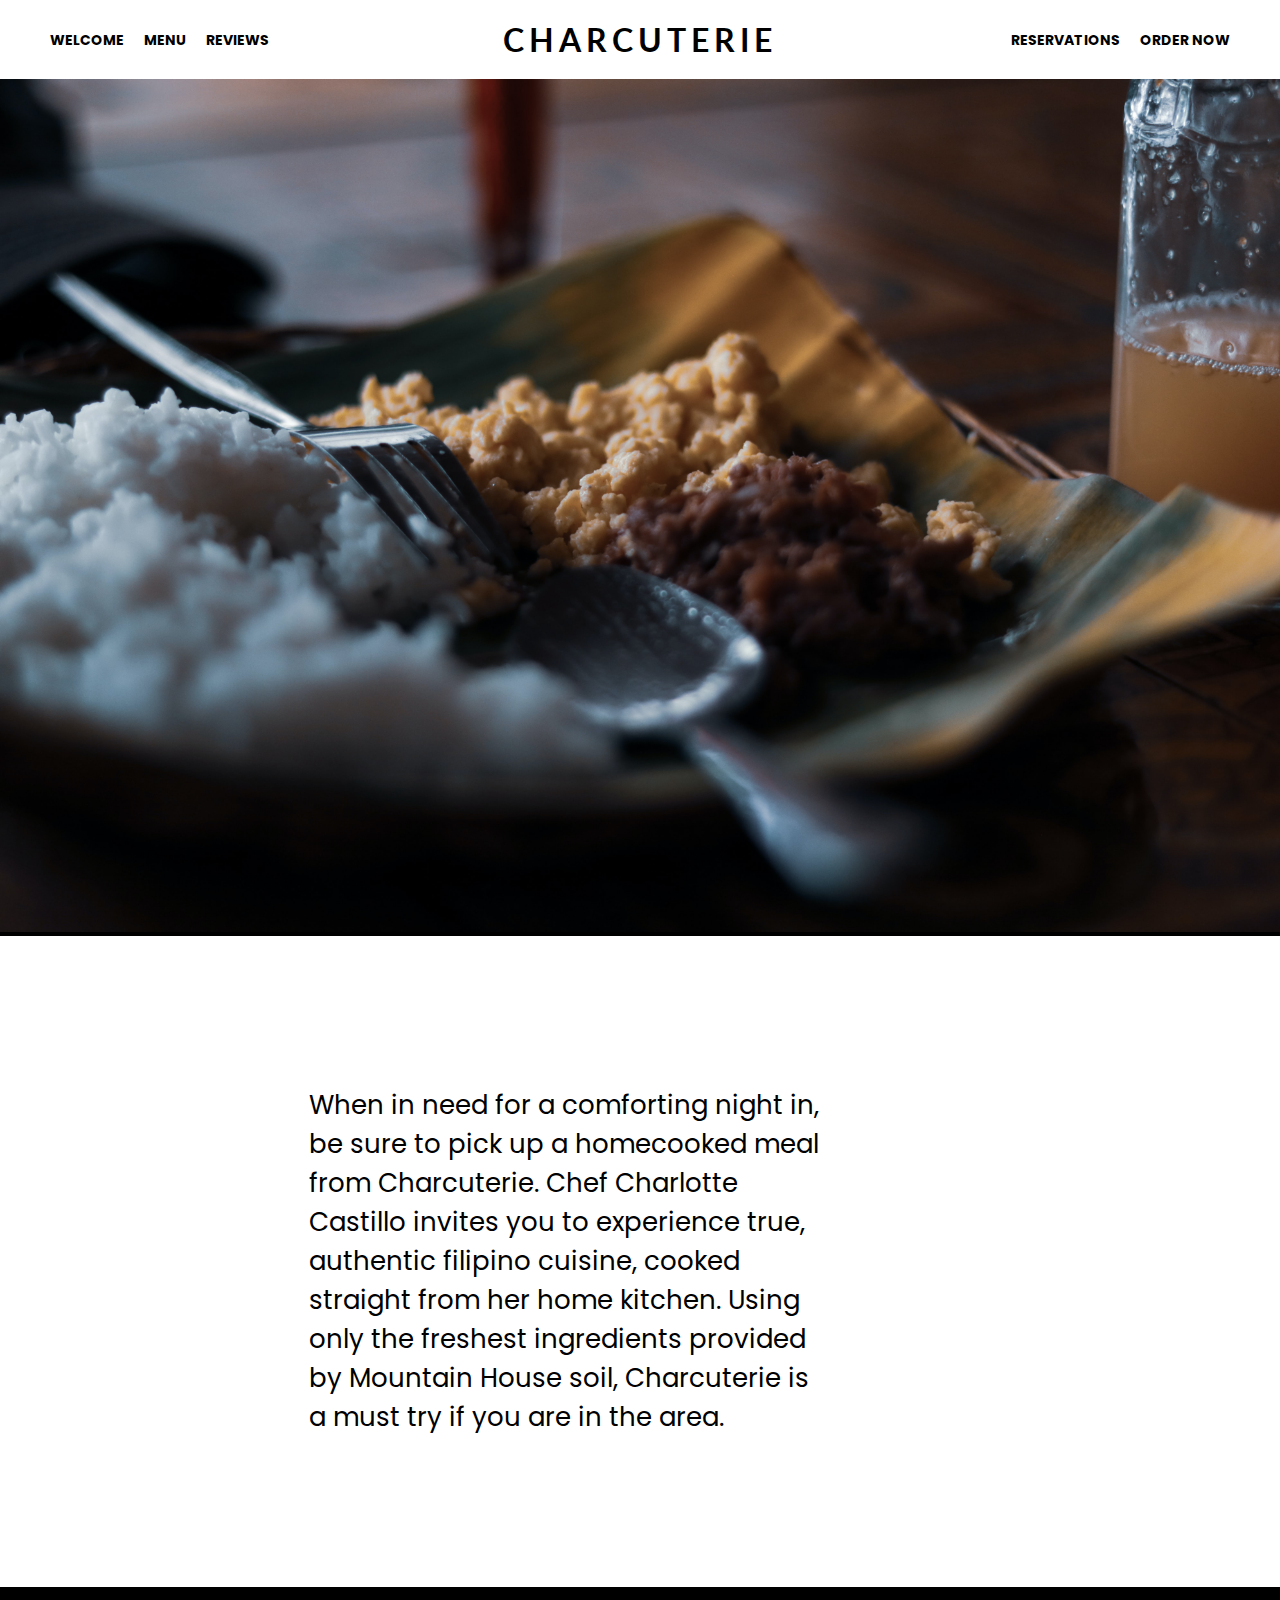
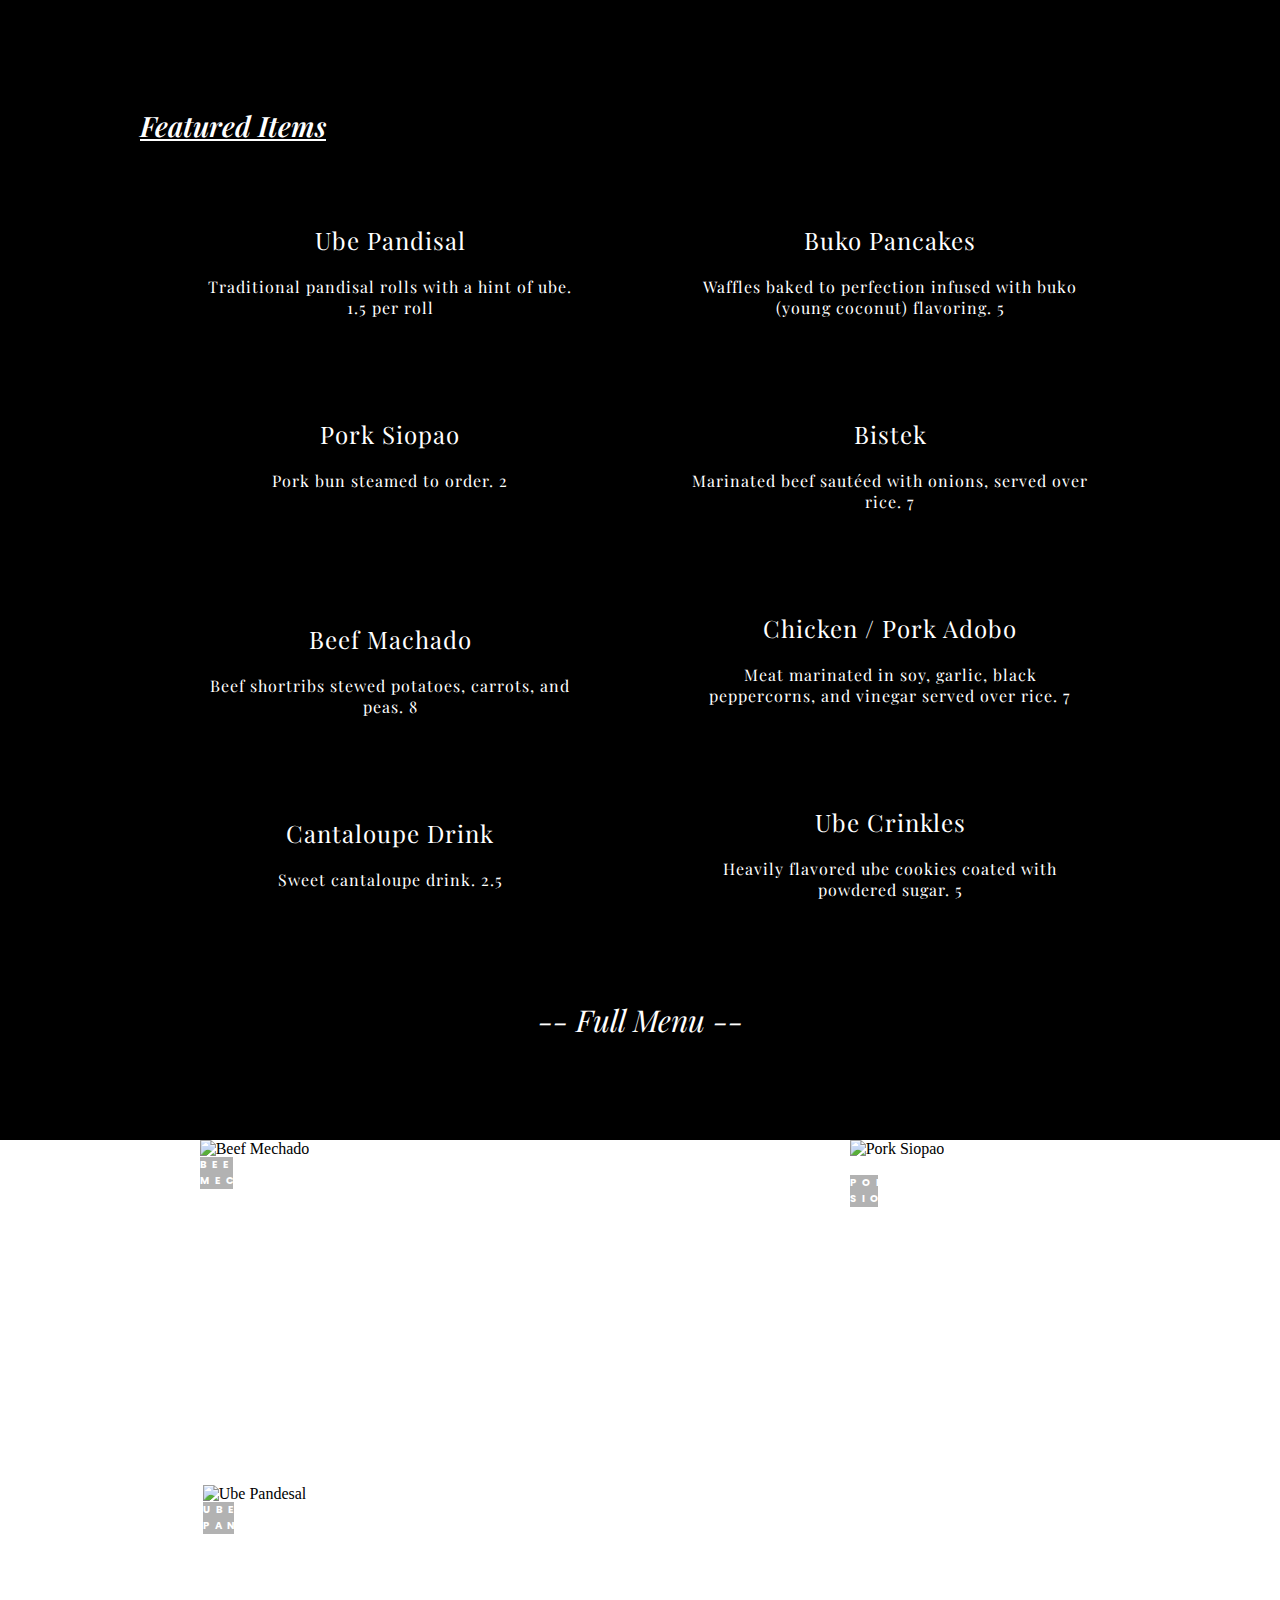
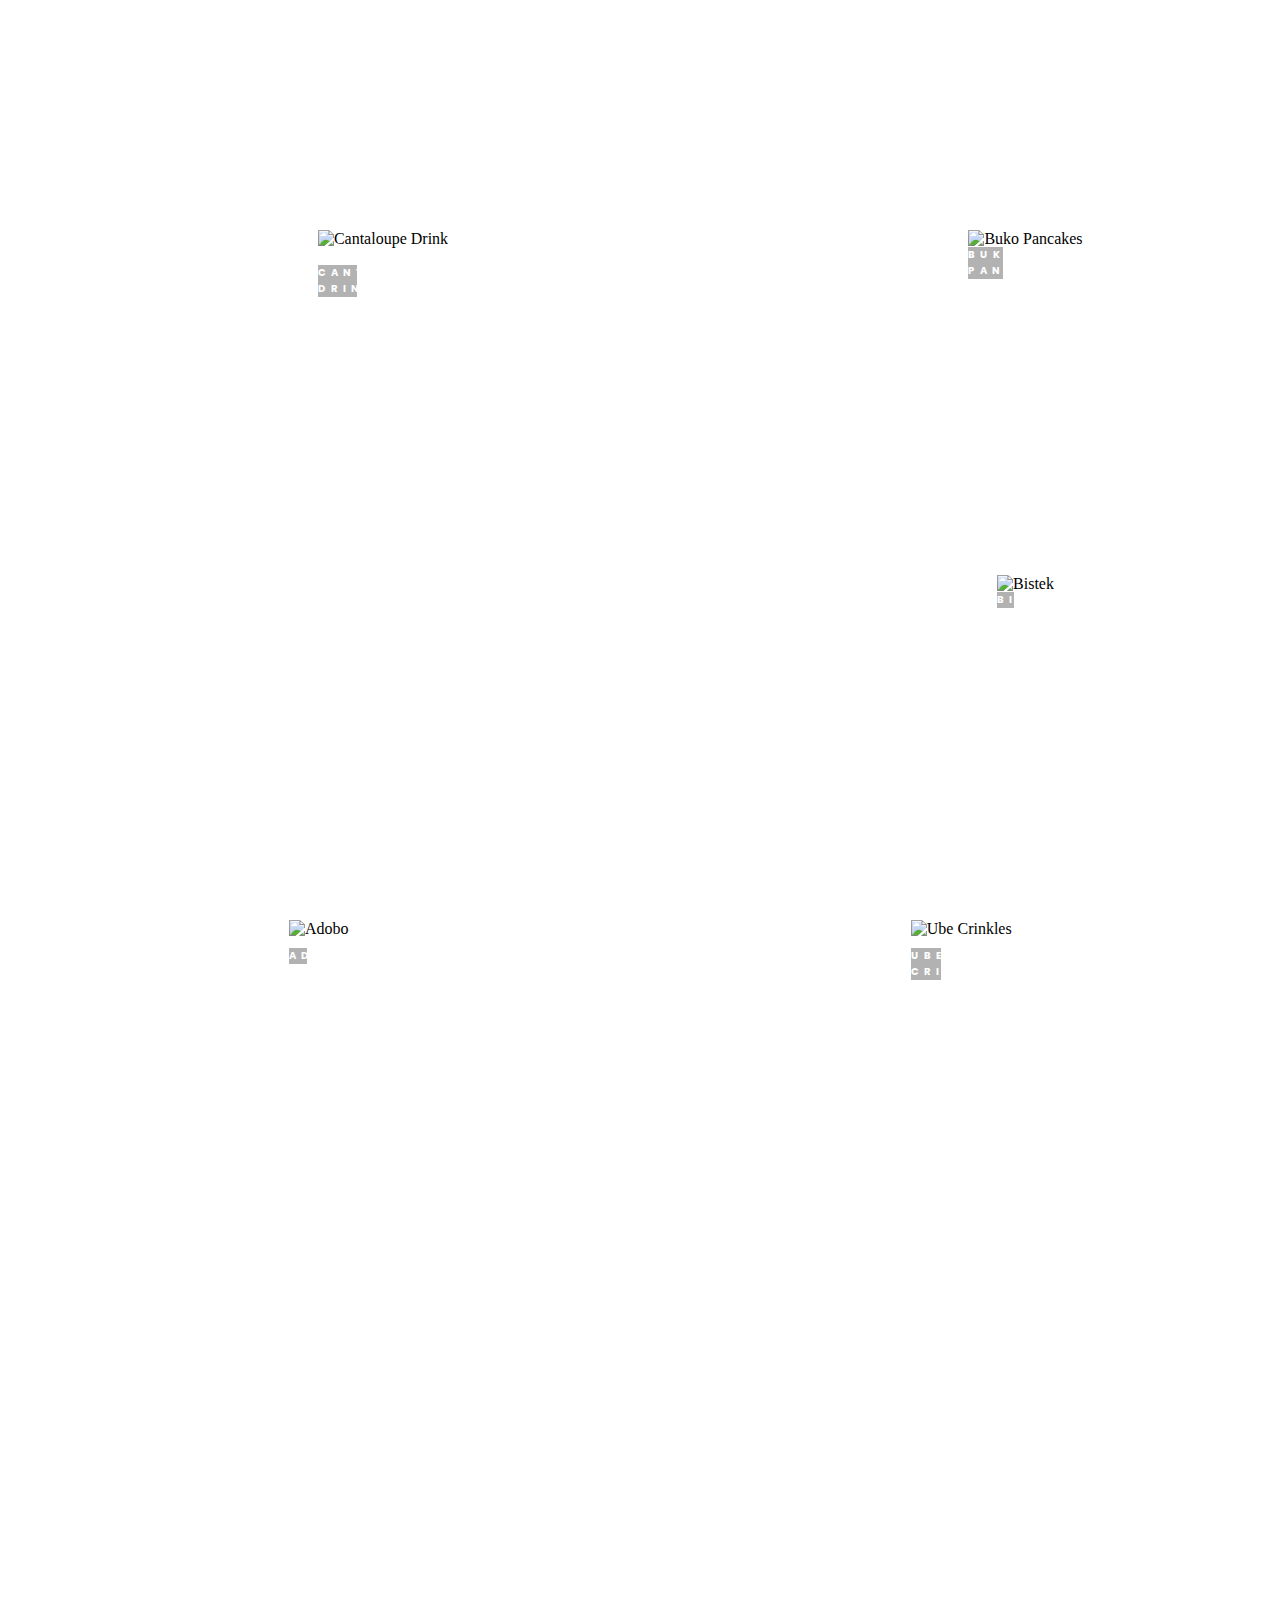
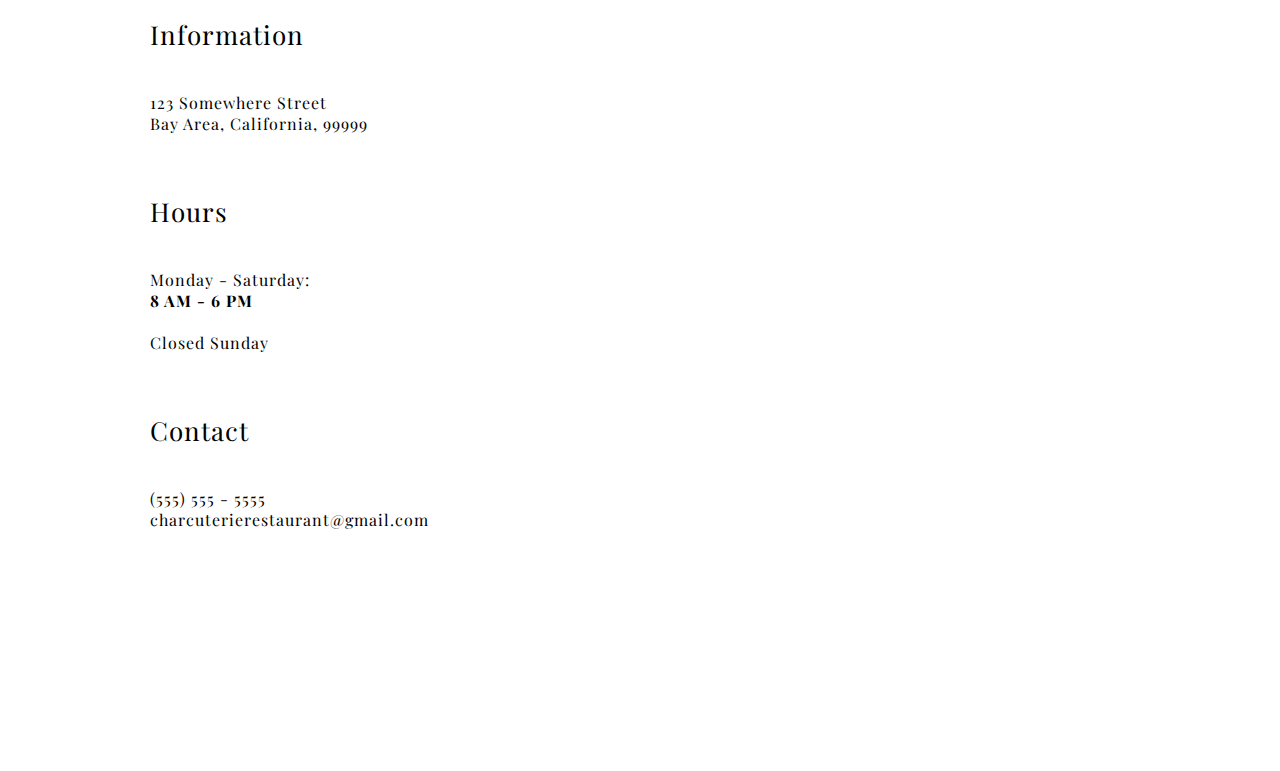
==== commit 9ca60e67: "adding info and map" ====
--- a/html/index.html
+++ b/html/index.html
@@ -105,6 +105,27 @@
             </div>
           </figure>
         </div>
+        <!-- INFO & MAP SECTION -->
+        <div class="info-map-container">
+          <div class="info-wrapper">
+            <div class="info-child">
+              <div class="info-header">Information<br></div>123 Somewhere Street<br>Bay Area, California, 99999
+            </div>
+            <div class="info-child">
+              <div class="info-header">Hours<br></div>Monday - Saturday: <br><b>8 AM - 6 PM</b><br><br>Closed Sunday
+            </div>
+            <div class="info-child">
+              <div class="info-header">Contact<br></div>(555) 555 - 5555<br>charcuterierestaurant@gmail.com
+            </div>
+          </div>
+          <!-- END INFO SECTION-->
+          <!-- START MAP SECTION-->
+          <div class="map-wrapper">
+            <div class="map">
+              <iframe src="https://www.google.com/maps/embed?pb=!1m18!1m12!1m3!1d3153.938833742596!2d-121.53762788472416!3d37.76803237976067!2m3!1f0!2f0!3f0!3m2!1i1024!2i768!4f13.1!3m3!1m2!1s0x809018d495168579%3A0x10ffb2d9bfad8e5f!2s574%20Burk%20Pl%2C%20Mountain%20House%2C%20CA%2095391!5e0!3m2!1sen!2sus!4v1613705480535!5m2!1sen!2sus" width="100%" height="600" style="border:0;" allowfullscreen="" loading="lazy"></iframe>
+            </div>
+          </div>
+        </div>
       </div>
     </div>
   </body>
--- a/styles/stylesheet.min.css
+++ b/styles/stylesheet.min.css
@@ -1 +1 @@
-*{margin:0 auto;padding:0}.nav-container{display:flex;flex-direction:row;justify-content:space-between;padding:20px 40px;font-family:Lato;align-items:center}.logo-nav{flex:3;display:flex;flex-direction:row;justify-content:center;letter-spacing:5px}.navButton{font-family:'Poppins', sans-serif;text-decoration:none;font-weight:bolder;font-size:14px;padding:0px 10px;color:inherit}.navButton:hover{color:gray}.icon,.hidden-logo{display:none}.about-wrapper{margin:0px;padding:0px}.hero-image-container{background-color:black;margin:0px;padding:0px}@media screen and (max-width: 780px){.about-content-container{width:70%;padding:40px 80px 40px 40px}.logo-nav,.navButton{display:none}.hidden-logo{display:flex;flex-direction:row;justify-content:space-between;padding:20px 40px;font-family:Lato;align-items:center}.hidden-logo h1{flex:3;display:flex;flex-direction:row;justify-content:center;letter-spacing:5px}.icon{display:block;text-decoration:none;color:inherit;font-size:20px;padding:20px 0px}.icon:hover{color:gray}.buttons.responsive a{float:none;display:block;text-align:left;width:100%;position:relative}}@media screen and (max-width: 600px){.about-content-container{width:100%;padding:20px}}@media screen and (min-width: 780px){.about-content-container{width:40%;padding:150px 200px 150px 50px;font-size:26px}}.about-wrapper{font-family:'Poppins', sans-serif;font-size:26px}.about-wrapper{width:100%;background-color:white;display:flex;justify-content:center}.featured-wrapper{background-color:black;width:100%;display:flex;justify-content:center;font-family:'Playfair Display', serif;color:white;padding-bottom:100px}.featured-content-container{display:flex;width:1000px;display:block}.featured-content-container .side-tag{text-decoration:underline;padding-top:120px;padding-bottom:80px;font-size:28px;font-weight:600}.featured-content-container .column-container{display:flex}.featured-column{flex-direction:column;text-align:center;flex:1;padding:0px 50px}.featured-node{font-size:24px;letter-spacing:1px;margin-bottom:100px}.menu-cta{font-size:30px;text-align:center}.menu-cta i{color:white;text-decoration:none}.menu-cta i:hover{color:blue;text-decoration:underline}.featured-description{font-size:16px;display:block;margin-top:20px}.gallery{display:grid;grid-template-columns:repeat(10, 1fr);grid-template-rows:repeat(28, 5vw);grid-gap:5px}.gallery__img{width:100%;height:100%;object-fit:cover}.gallery_item--1{grid-column:1/5;grid-row:1/6}.gallery_item--2{grid-column:1/5;grid-row:6/11}.gallery_item--3{grid-column:5/11;grid-row:1/11}.gallery_item--4{grid-column:1/7;grid-row:11/21}.gallery_item--5{grid-column:7/11;grid-row:11/16}.gallery_item--6{grid-column:7/11;grid-row:16/21}.gallery_item--7{grid-column:1/6;grid-row:21/29}.gallery_item--8{grid-column:6/11;grid-row:21/29}.gallery_item{position:relative;display:inline-block}.gallery_item :hover{opacity:.9}.gallery_item .item-name{position:absolute;z-index:999;margin:0 auto;left:0;right:1;text-align:center;top:5%;background:rgba(0,0,0,0.3);color:white;width:30%;letter-spacing:5px;text-rendering:optimizeLegibility;font-family:'Poppins', sans-serif;font-weight:bolder;text-transform:uppercase;font-size:10px}@media screen and (max-width: 780px){.gallery_item .item-name{width:50%}}
+*{margin:0 auto;padding:0}.nav-container{display:flex;flex-direction:row;justify-content:space-between;padding:20px 40px;font-family:Lato;align-items:center}.logo-nav{flex:3;display:flex;flex-direction:row;justify-content:center;letter-spacing:5px}.navButton{font-family:'Poppins', sans-serif;text-decoration:none;font-weight:bolder;font-size:14px;padding:0px 10px;color:inherit}.navButton:hover{color:gray}.icon,.hidden-logo{display:none}.about-wrapper{margin:0px;padding:0px}.hero-image-container{background-color:black;margin:0px;padding:0px}@media screen and (max-width: 780px){.about-content-container{width:70%;padding:40px 80px 40px 40px}.logo-nav,.navButton{display:none}.hidden-logo{display:flex;flex-direction:row;justify-content:space-between;padding:20px 40px;font-family:Lato;align-items:center}.hidden-logo h1{flex:3;display:flex;flex-direction:row;justify-content:center;letter-spacing:5px}.icon{display:block;text-decoration:none;color:inherit;font-size:20px;padding:20px 0px}.icon:hover{color:gray}.buttons.responsive a{float:none;display:block;text-align:left;width:100%;position:relative}}@media screen and (max-width: 600px){.about-content-container{width:100%;padding:20px}}@media screen and (min-width: 780px){.about-content-container{width:40%;padding:150px 200px 150px 50px;font-size:26px}}.about-wrapper{font-family:'Poppins', sans-serif;font-size:26px}.about-wrapper{width:100%;background-color:white;display:flex;justify-content:center}.featured-wrapper{background-color:black;width:100%;display:flex;justify-content:center;font-family:'Playfair Display', serif;color:white;padding-bottom:100px}.featured-content-container{display:flex;width:1000px;display:block}.featured-content-container .side-tag{text-decoration:underline;padding-top:120px;padding-bottom:80px;font-size:28px;font-weight:600}.featured-content-container .column-container{display:flex}.featured-column{flex-direction:column;text-align:center;flex:1;padding:0px 50px}.featured-node{font-size:24px;letter-spacing:1px;margin-bottom:100px}.menu-cta{font-size:30px;text-align:center}.menu-cta i{color:white;text-decoration:none}.menu-cta i:hover{color:blue;text-decoration:underline}.featured-description{font-size:16px;display:block;margin-top:20px}.gallery{display:grid;grid-template-columns:repeat(10, 1fr);grid-template-rows:repeat(28, 5vw);grid-gap:5px}.gallery__img{width:100%;height:100%;object-fit:cover}.gallery_item--1{grid-column:1/5;grid-row:1/6}.gallery_item--2{grid-column:1/5;grid-row:6/11}.gallery_item--3{grid-column:5/11;grid-row:1/11}.gallery_item--4{grid-column:1/7;grid-row:11/21}.gallery_item--5{grid-column:7/11;grid-row:11/16}.gallery_item--6{grid-column:7/11;grid-row:16/21}.gallery_item--7{grid-column:1/6;grid-row:21/29}.gallery_item--8{grid-column:6/11;grid-row:21/29}.gallery_item{position:relative;display:inline-block}.gallery_item :hover{opacity:.9}.gallery_item .item-name{position:absolute;z-index:999;margin:0 auto;left:0;right:1;text-align:center;top:5%;background:rgba(0,0,0,0.3);color:white;width:30%;letter-spacing:5px;text-rendering:optimizeLegibility;font-family:'Poppins', sans-serif;font-weight:bolder;text-transform:uppercase;font-size:10px}@media screen and (max-width: 780px){.gallery_item .item-name{width:50%}}.info-map-container{padding:150px;display:flex}.info-wrapper{flex:2}.info-child{font-family:'Playfair Display', serif;font-size:16px;letter-spacing:1px;margin-bottom:60px}.info-child .info-header{font-size:26px;margin-bottom:40px}.map-wrapper{flex:3}
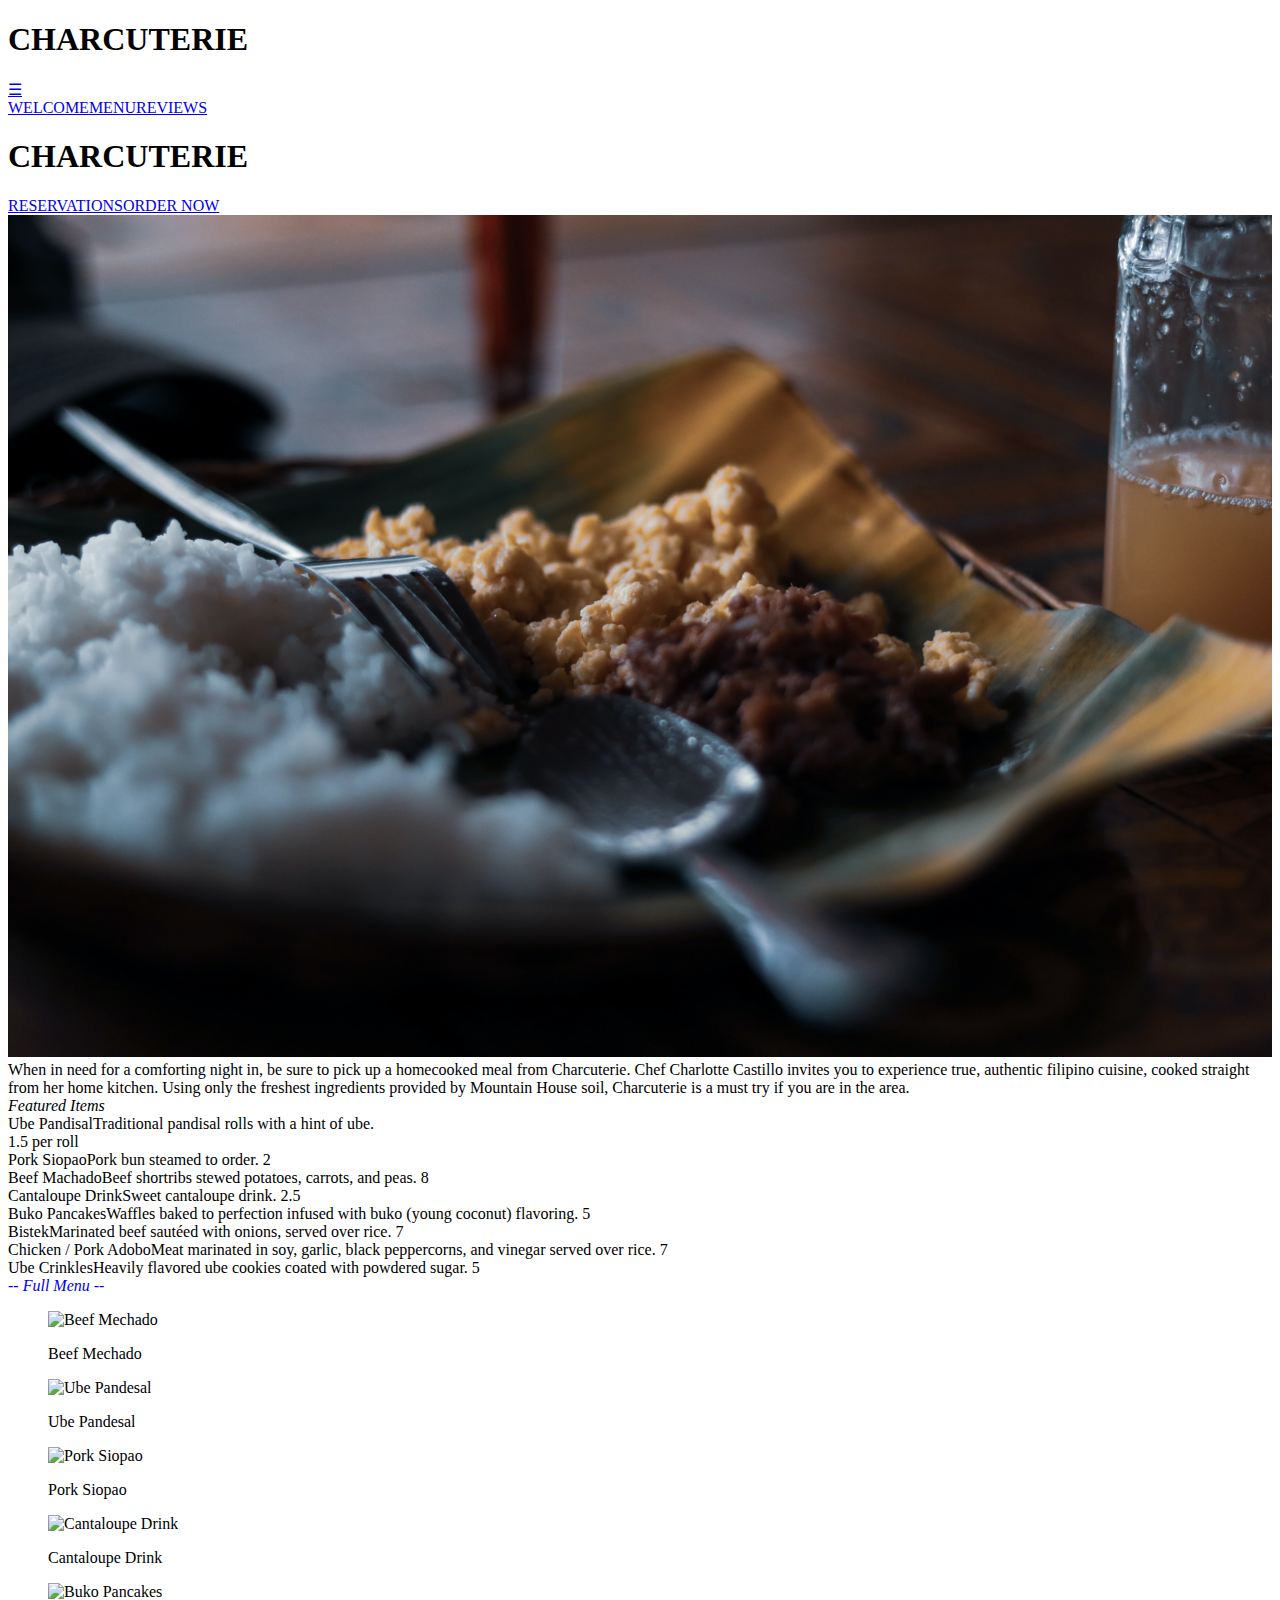
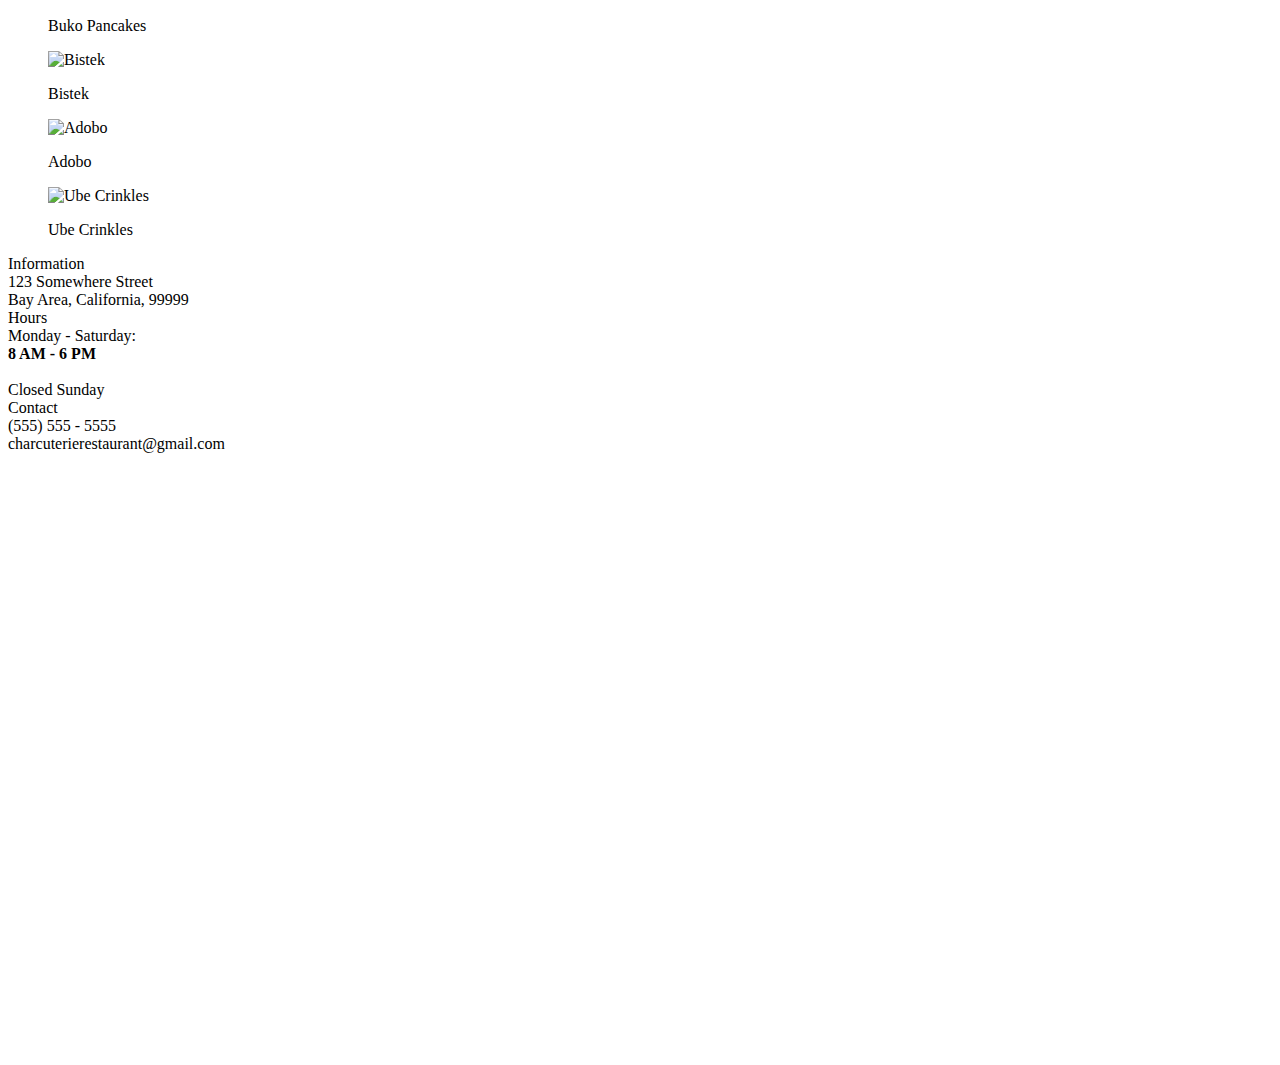
==== commit 3e430d1f: "changing dist back to html" ====
--- a/html/index.html
+++ b/html/index.html
@@ -3,7 +3,7 @@
   <head>
     <title>Charcuterie</title>
     <script type="text/javascript" src=".././script.js"></script>
-    <link rel="stylesheet" href=".././styles/stylesheet.min.css">
+    <link rel="stylesheet" href="./stylesheet.min.css">
     <!--FONTS-->
     <link href="http://fonts.googleapis.com/css?family=Lato&amp;subset=latin,latin-ext" rel="stylesheet" type="text/css">
     <link rel="preconnect" href="https://fonts.gstatic.com">
@@ -129,4 +129,4 @@
       </div>
     </div>
   </body>
-</html>+</html>
